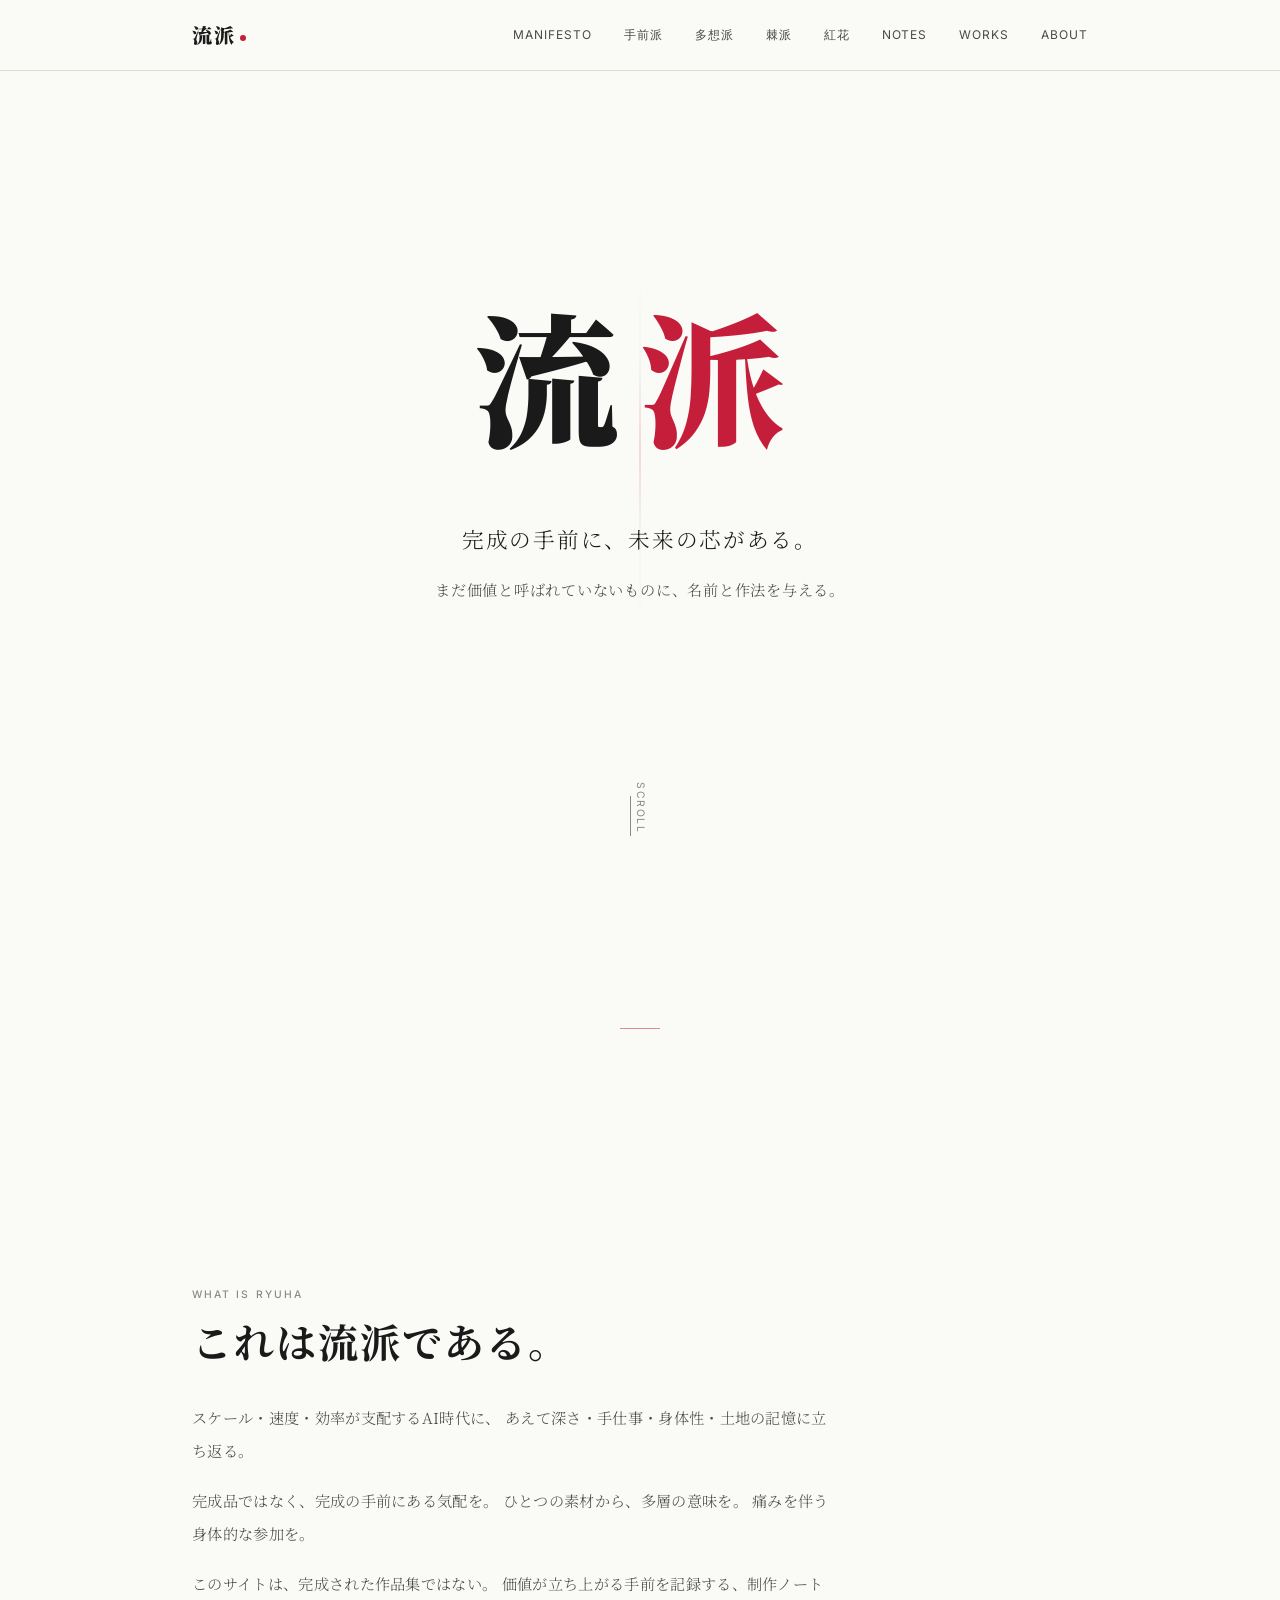
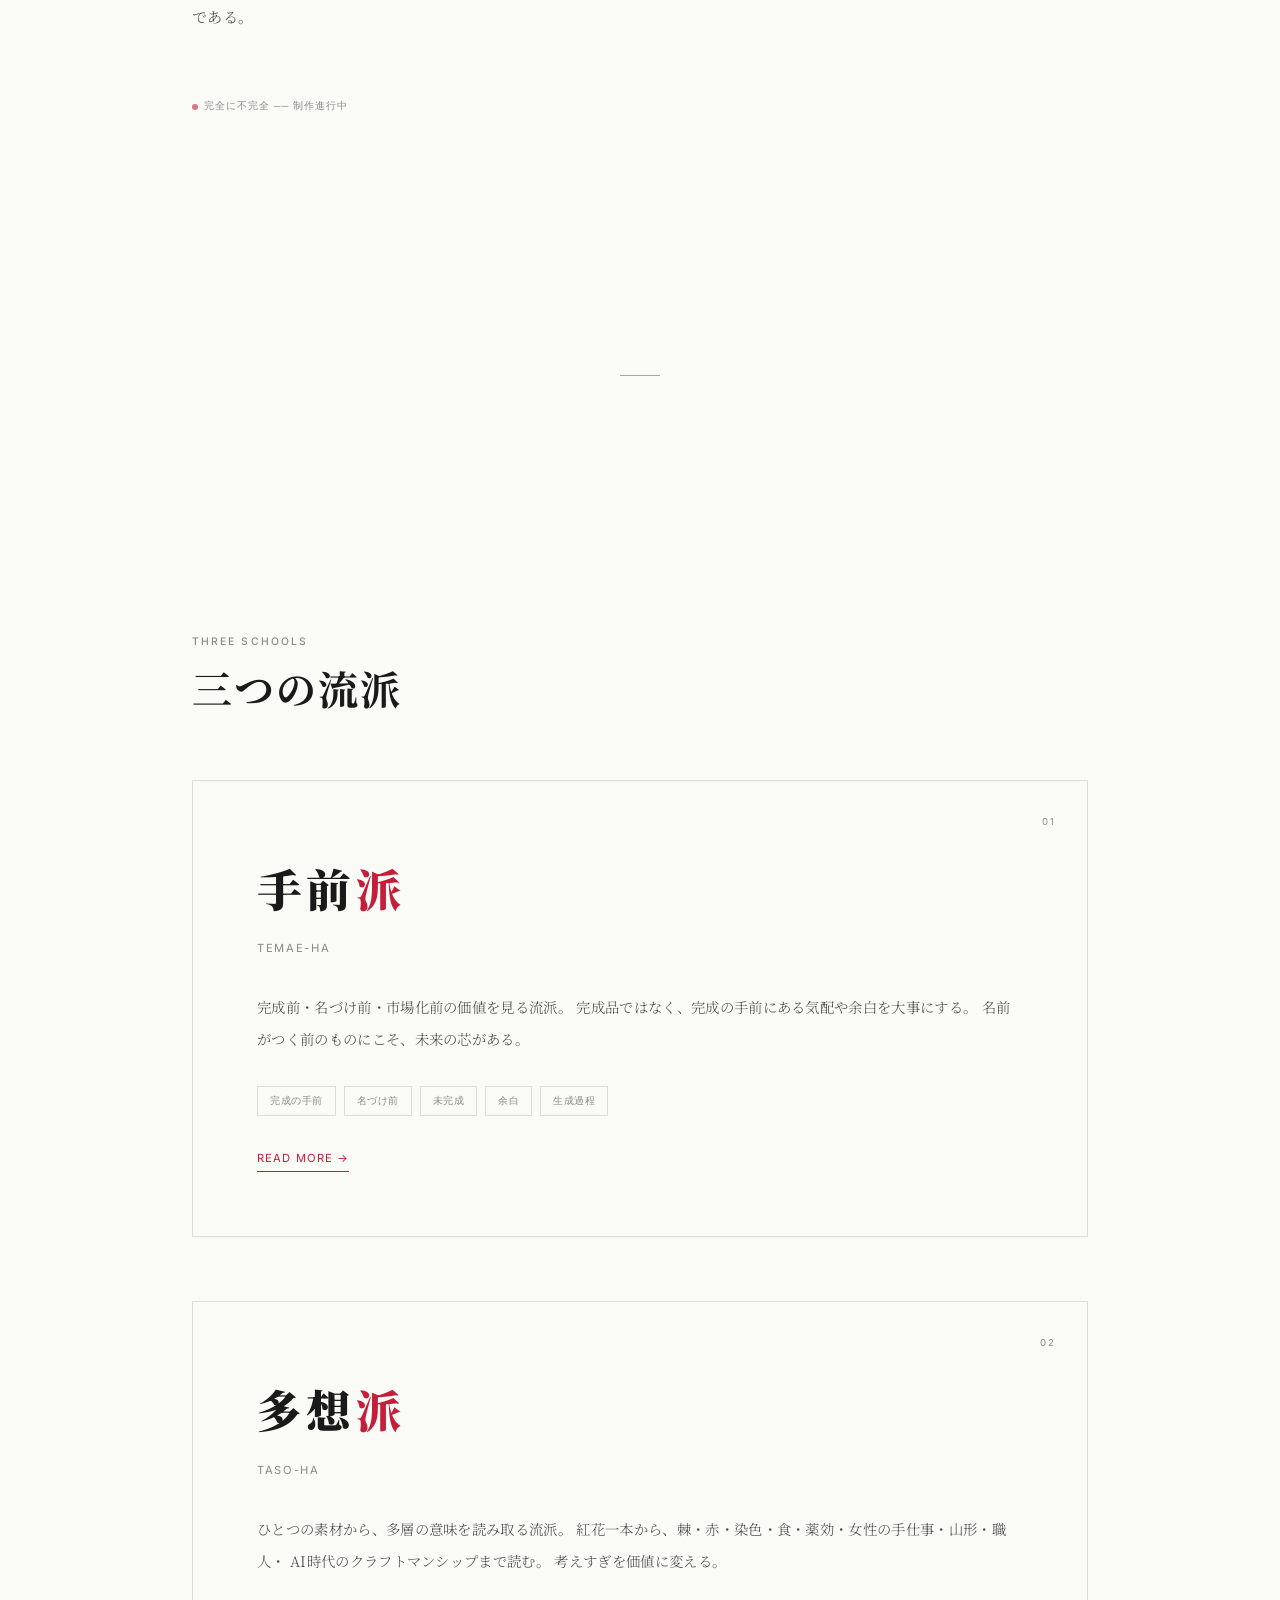
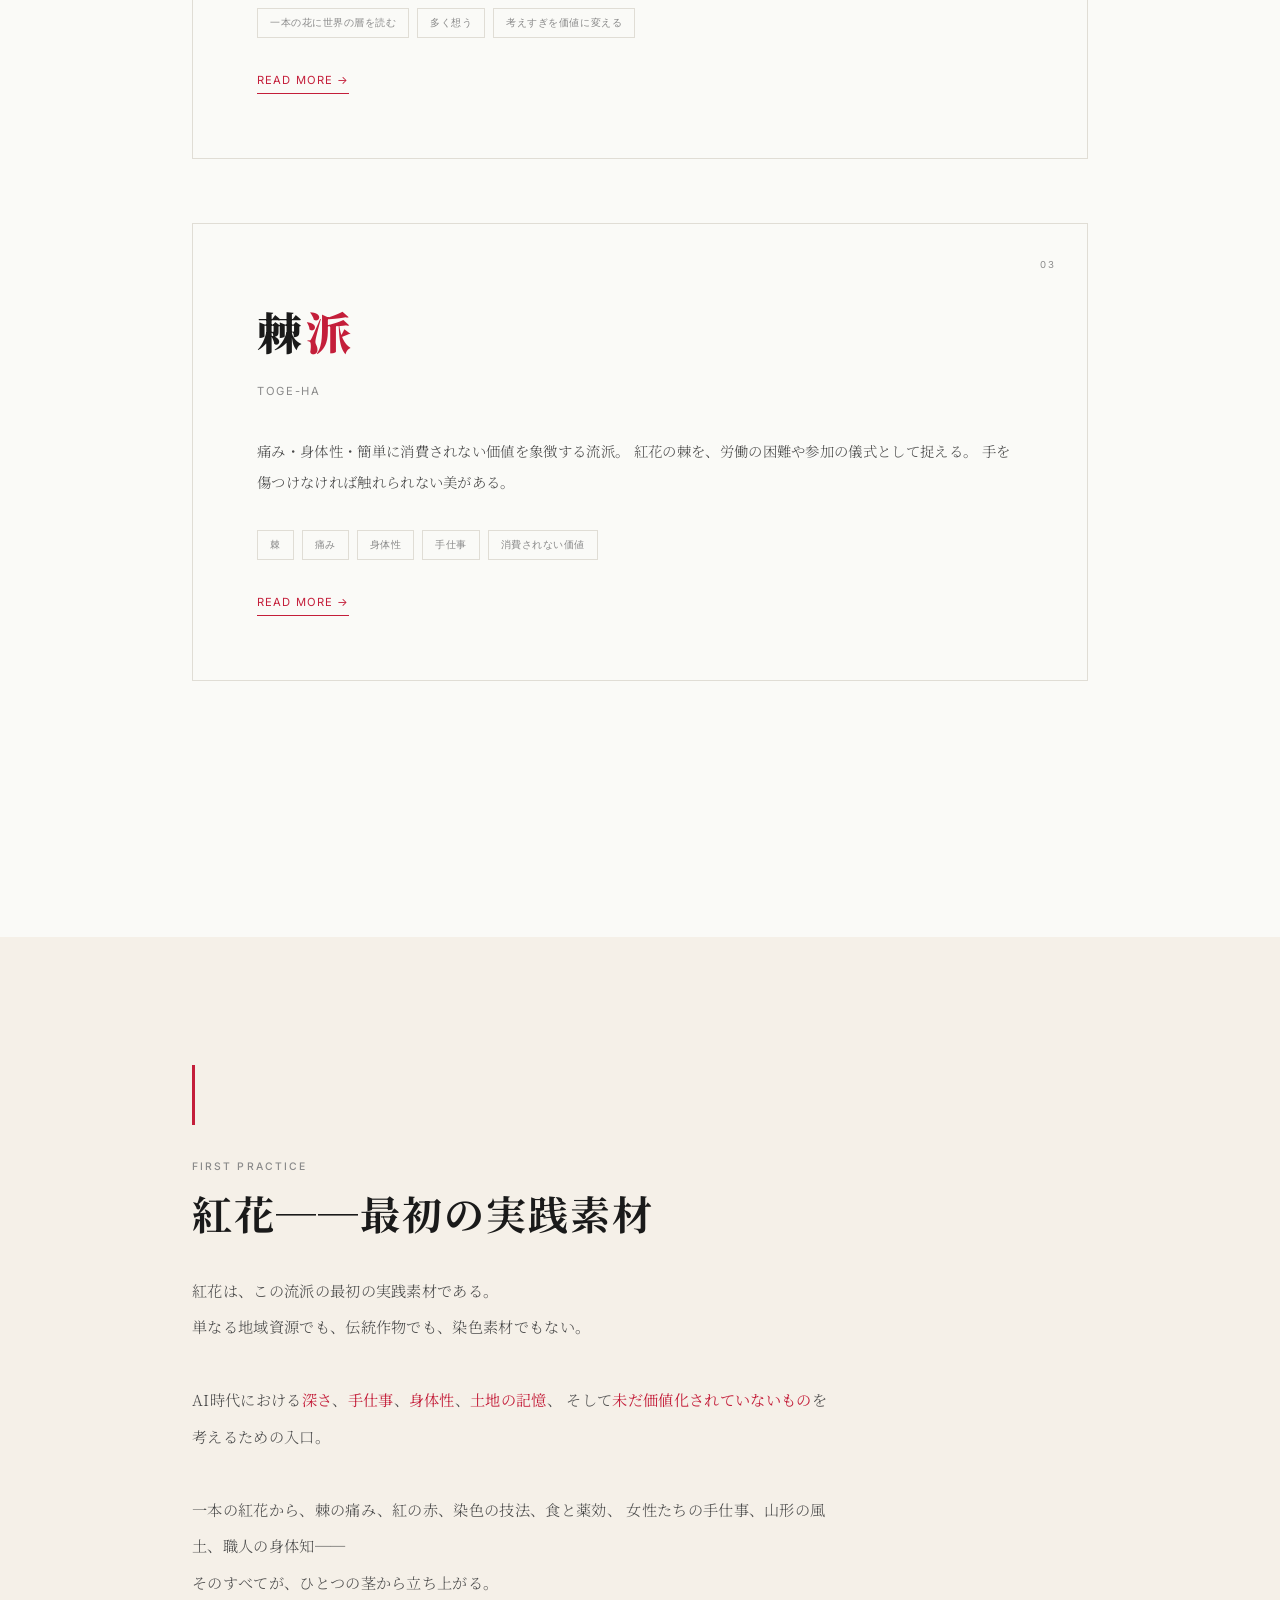
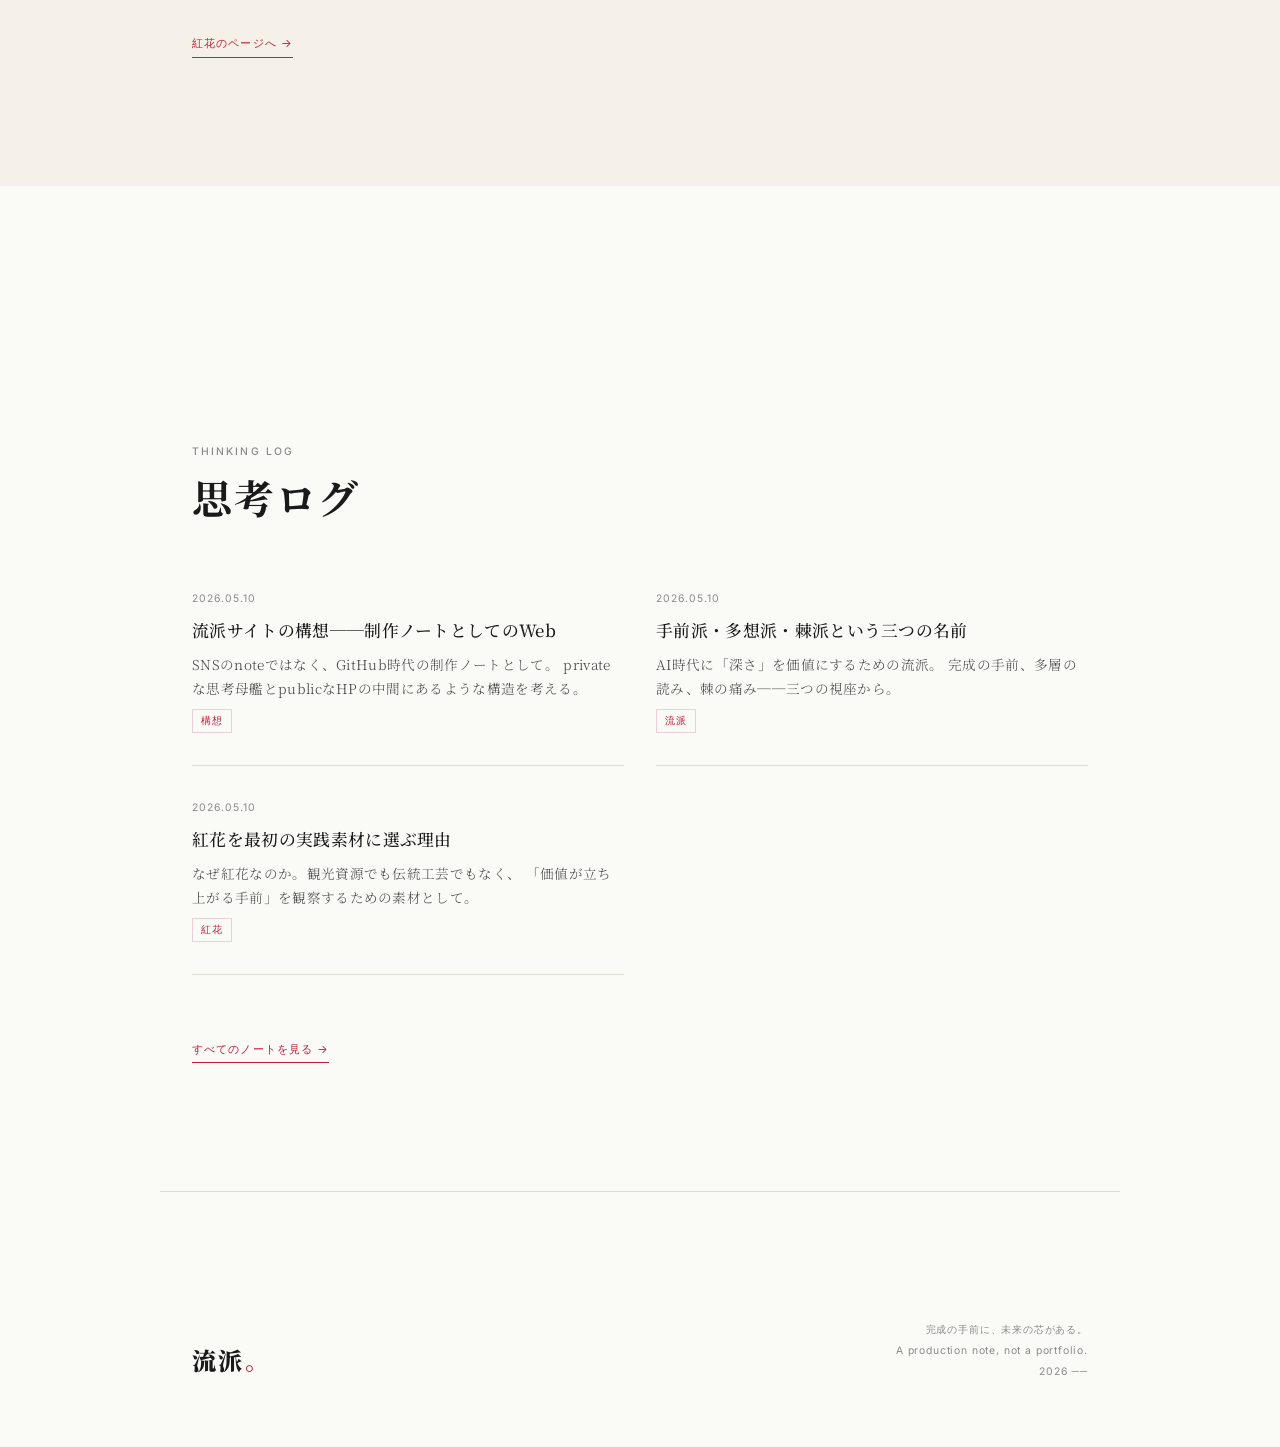
==== index.html @ 97d83e5a "流派サイト初期プロトタイプ──制作ノートとしてのWeb 手前派・多想派・棘派の三流派と紅花を最初の実践素材とした、 AI時代における深さ・手仕事・身体性の制作ノート型Webサイト。  ページ構成: T" ====
<!DOCTYPE html>
<html lang="ja">
<head>
  <meta charset="UTF-8">
  <meta name="viewport" content="width=device-width, initial-scale=1.0">
  <title>流派｜完成の手前に、未来の芯がある。</title>
  <meta name="description" content="まだ価値と呼ばれていないものに、名前と作法を与える。手前派・多想派・棘派──AI時代における深さ・手仕事・身体性の制作ノート。">
  <link rel="stylesheet" href="css/style.css">
  <style>
    .fade-in {
      opacity: 0;
      transform: translateY(20px);
      transition: opacity 0.8s ease, transform 0.8s ease;
    }
    .fade-in.visible {
      opacity: 1;
      transform: translateY(0);
    }
  </style>
</head>
<body>

  <!-- Navigation -->
  <nav class="site-nav">
    <div class="nav-inner">
      <a href="index.html" class="nav-logo">流派<span class="beni-dot"></span></a>
      <button class="nav-toggle" aria-label="メニューを開く" aria-expanded="false">
        <span></span><span></span><span></span>
      </button>
      <ul class="nav-links">
        <li><a href="pages/manifesto.html">Manifesto</a></li>
        <li><a href="pages/temae-ha.html">手前派</a></li>
        <li><a href="pages/taso-ha.html">多想派</a></li>
        <li><a href="pages/toge-ha.html">棘派</a></li>
        <li><a href="pages/benibana.html">紅花</a></li>
        <li><a href="pages/notes.html">Notes</a></li>
        <li><a href="pages/works.html">Works</a></li>
        <li><a href="pages/about.html">About</a></li>
      </ul>
    </div>
  </nav>

  <!-- Hero -->
  <section class="hero">
    <h1 class="hero-title">
      <span class="char-ryu">流</span><span class="char-ha">派</span>
    </h1>
    <p class="hero-copy">完成の手前に、未来の芯がある。</p>
    <p class="hero-subcopy">まだ価値と呼ばれていないものに、名前と作法を与える。</p>
    <div class="hero-scroll">scroll</div>
  </section>

  <!-- Introduction -->
  <div class="section-divider"></div>

  <section class="section fade-in">
    <p class="section-label">What is Ryuha</p>
    <h2 class="section-title">これは流派である。</h2>
    <div class="section-body">
      <p>
        スケール・速度・効率が支配するAI時代に、
        あえて深さ・手仕事・身体性・土地の記憶に立ち返る。
      </p>
      <p style="margin-top: var(--space-sm);">
        完成品ではなく、完成の手前にある気配を。
        ひとつの素材から、多層の意味を。
        痛みを伴う身体的な参加を。
      </p>
      <p style="margin-top: var(--space-sm);">
        このサイトは、完成された作品集ではない。
        価値が立ち上がる手前を記録する、制作ノートである。
      </p>
    </div>
    <div class="status-marker">完全に不完全 ── 制作進行中</div>
  </section>

  <!-- Three Schools -->
  <div class="section-divider"></div>

  <section class="section">
    <p class="section-label">Three Schools</p>
    <h2 class="section-title">三つの流派</h2>

    <div class="ryuha-grid">

      <article class="ryuha-card fade-in" data-number="01">
        <h3 class="ryuha-card-title">手前<span class="beni">派</span></h3>
        <p class="ryuha-card-subtitle">Temae-ha</p>
        <p class="ryuha-card-body">
          完成前・名づけ前・市場化前の価値を見る流派。
          完成品ではなく、完成の手前にある気配や余白を大事にする。
          名前がつく前のものにこそ、未来の芯がある。
        </p>
        <div class="ryuha-card-keywords">
          <span class="keyword">完成の手前</span>
          <span class="keyword">名づけ前</span>
          <span class="keyword">未完成</span>
          <span class="keyword">余白</span>
          <span class="keyword">生成過程</span>
        </div>
        <a href="pages/temae-ha.html" class="ryuha-card-link">Read more →</a>
      </article>

      <article class="ryuha-card fade-in" data-number="02">
        <h3 class="ryuha-card-title">多想<span class="beni">派</span></h3>
        <p class="ryuha-card-subtitle">Taso-ha</p>
        <p class="ryuha-card-body">
          ひとつの素材から、多層の意味を読み取る流派。
          紅花一本から、棘・赤・染色・食・薬効・女性の手仕事・山形・職人・
          AI時代のクラフトマンシップまで読む。
          考えすぎを価値に変える。
        </p>
        <div class="ryuha-card-keywords">
          <span class="keyword">一本の花に世界の層を読む</span>
          <span class="keyword">多く想う</span>
          <span class="keyword">考えすぎを価値に変える</span>
        </div>
        <a href="pages/taso-ha.html" class="ryuha-card-link">Read more →</a>
      </article>

      <article class="ryuha-card fade-in" data-number="03">
        <h3 class="ryuha-card-title">棘<span class="beni">派</span></h3>
        <p class="ryuha-card-subtitle">Toge-ha</p>
        <p class="ryuha-card-body">
          痛み・身体性・簡単に消費されない価値を象徴する流派。
          紅花の棘を、労働の困難や参加の儀式として捉える。
          手を傷つけなければ触れられない美がある。
        </p>
        <div class="ryuha-card-keywords">
          <span class="keyword">棘</span>
          <span class="keyword">痛み</span>
          <span class="keyword">身体性</span>
          <span class="keyword">手仕事</span>
          <span class="keyword">消費されない価値</span>
        </div>
        <a href="pages/toge-ha.html" class="ryuha-card-link">Read more →</a>
      </article>

    </div>
  </section>

  <!-- Benibana -->
  <section class="benibana-section">
    <div class="benibana-inner fade-in">
      <div class="benibana-accent"></div>
      <p class="section-label">First Practice</p>
      <h2 class="section-title">紅花──最初の実践素材</h2>
      <p class="benibana-text">
        紅花は、この流派の最初の実践素材である。<br>
        単なる地域資源でも、伝統作物でも、染色素材でもない。<br><br>
        AI時代における<em>深さ</em>、<em>手仕事</em>、<em>身体性</em>、<em>土地の記憶</em>、
        そして<em>未だ価値化されていないもの</em>を考えるための入口。<br><br>
        一本の紅花から、棘の痛み、紅の赤、染色の技法、食と薬効、
        女性たちの手仕事、山形の風土、職人の身体知──<br>
        そのすべてが、ひとつの茎から立ち上がる。
      </p>
      <a href="pages/benibana.html" class="ryuha-card-link" style="margin-top: var(--space-md); display: inline-block;">紅花のページへ →</a>
    </div>
  </section>

  <!-- Recent Notes -->
  <section class="section fade-in">
    <p class="section-label">Thinking Log</p>
    <h2 class="section-title">思考ログ</h2>
    <div class="notes-grid">
      <article class="note-card">
        <p class="note-card-date">2026.05.10</p>
        <h3 class="note-card-title">流派サイトの構想──制作ノートとしてのWeb</h3>
        <p class="note-card-excerpt">
          SNSのnoteではなく、GitHub時代の制作ノートとして。
          privateな思考母艦とpublicなHPの中間にあるような構造を考える。
        </p>
        <span class="note-card-tag">構想</span>
      </article>
      <article class="note-card">
        <p class="note-card-date">2026.05.10</p>
        <h3 class="note-card-title">手前派・多想派・棘派という三つの名前</h3>
        <p class="note-card-excerpt">
          AI時代に「深さ」を価値にするための流派。
          完成の手前、多層の読み、棘の痛み──三つの視座から。
        </p>
        <span class="note-card-tag">流派</span>
      </article>
      <article class="note-card">
        <p class="note-card-date">2026.05.10</p>
        <h3 class="note-card-title">紅花を最初の実践素材に選ぶ理由</h3>
        <p class="note-card-excerpt">
          なぜ紅花なのか。観光資源でも伝統工芸でもなく、
          「価値が立ち上がる手前」を観察するための素材として。
        </p>
        <span class="note-card-tag">紅花</span>
      </article>
    </div>
    <a href="pages/notes.html" class="ryuha-card-link" style="margin-top: var(--space-lg); display: inline-block;">すべてのノートを見る →</a>
  </section>

  <!-- Footer -->
  <footer class="site-footer">
    <div class="footer-left">流派<span style="color: var(--color-beni);">。</span></div>
    <div class="footer-right">
      完成の手前に、未来の芯がある。<br>
      A production note, not a portfolio.<br>
      2026 ──
    </div>
  </footer>

  <script src="js/main.js"></script>
</body>
</html>
---- css/style.css ----
@import url('https://fonts.googleapis.com/css2?family=Inter:wght@300;400;500&family=Noto+Serif+JP:wght@300;400;500;700;900&display=swap');

:root {
  --color-bg: #FAFAF7;
  --color-paper: #F5F0E8;
  --color-ink: #1A1A1A;
  --color-ink-light: #4A4A4A;
  --color-ink-faint: #8A8A8A;
  --color-beni: #C41E3A;
  --color-beni-light: #E8D0D5;
  --color-border: #E0DDD5;
  --font-serif: 'Noto Serif JP', 'Georgia', serif;
  --font-sans: 'Inter', 'Helvetica Neue', sans-serif;
  --max-width: 960px;
  --space-xs: 0.5rem;
  --space-sm: 1rem;
  --space-md: 2rem;
  --space-lg: 4rem;
  --space-xl: 8rem;
  --space-2xl: 12rem;
}

*, *::before, *::after {
  margin: 0;
  padding: 0;
  box-sizing: border-box;
}

html {
  font-size: 16px;
  scroll-behavior: smooth;
}

body {
  font-family: var(--font-serif);
  background-color: var(--color-bg);
  color: var(--color-ink);
  line-height: 1.9;
  letter-spacing: 0.02em;
  -webkit-font-smoothing: antialiased;
}

a {
  color: var(--color-ink);
  text-decoration: none;
  transition: color 0.3s ease;
}

a:hover {
  color: var(--color-beni);
}

/* ─── Navigation ─── */

.site-nav {
  position: fixed;
  top: 0;
  left: 0;
  right: 0;
  z-index: 100;
  background: rgba(250, 250, 247, 0.92);
  backdrop-filter: blur(12px);
  border-bottom: 1px solid var(--color-border);
}

.nav-inner {
  max-width: var(--max-width);
  margin: 0 auto;
  padding: var(--space-sm) var(--space-md);
  display: flex;
  justify-content: space-between;
  align-items: center;
}

.nav-logo {
  font-family: var(--font-serif);
  font-weight: 900;
  font-size: 1.25rem;
  letter-spacing: 0.1em;
  color: var(--color-ink);
}

.nav-logo .beni-dot {
  display: inline-block;
  width: 6px;
  height: 6px;
  background: var(--color-beni);
  border-radius: 50%;
  margin-left: 4px;
  vertical-align: middle;
}

.nav-links {
  display: flex;
  gap: var(--space-md);
  list-style: none;
  font-family: var(--font-sans);
  font-size: 0.75rem;
  font-weight: 400;
  letter-spacing: 0.08em;
  text-transform: uppercase;
}

.nav-links a {
  color: var(--color-ink-light);
  position: relative;
}

.nav-links a::after {
  content: '';
  position: absolute;
  bottom: -4px;
  left: 0;
  width: 0;
  height: 1px;
  background: var(--color-beni);
  transition: width 0.3s ease;
}

.nav-links a:hover::after,
.nav-links a.active::after {
  width: 100%;
}

.nav-links a:hover,
.nav-links a.active {
  color: var(--color-ink);
}

.nav-toggle {
  display: none;
  background: none;
  border: none;
  cursor: pointer;
  padding: var(--space-xs);
}

.nav-toggle span {
  display: block;
  width: 20px;
  height: 1px;
  background: var(--color-ink);
  margin: 5px 0;
  transition: all 0.3s ease;
}

/* ─── Hero ─── */

.hero {
  min-height: 100vh;
  display: flex;
  flex-direction: column;
  justify-content: center;
  align-items: center;
  text-align: center;
  padding: var(--space-xl) var(--space-md);
  position: relative;
}

.hero::before {
  content: '';
  position: absolute;
  top: 50%;
  left: 50%;
  transform: translate(-50%, -50%);
  width: 1px;
  height: 40%;
  background: linear-gradient(
    to bottom,
    transparent,
    var(--color-beni-light),
    var(--color-beni),
    var(--color-beni-light),
    transparent
  );
  opacity: 0.3;
}

.hero-title {
  font-size: clamp(4rem, 12vw, 9rem);
  font-weight: 900;
  letter-spacing: 0.15em;
  line-height: 1.1;
  position: relative;
  z-index: 1;
}

.hero-title .char-ryu {
  display: inline-block;
}

.hero-title .char-ha {
  display: inline-block;
  color: var(--color-beni);
}

.hero-copy {
  margin-top: var(--space-lg);
  font-size: clamp(1rem, 2.5vw, 1.35rem);
  font-weight: 300;
  letter-spacing: 0.08em;
  line-height: 2;
  position: relative;
  z-index: 1;
}

.hero-subcopy {
  margin-top: var(--space-sm);
  font-size: clamp(0.8rem, 1.5vw, 0.95rem);
  font-weight: 300;
  color: var(--color-ink-light);
  letter-spacing: 0.05em;
  position: relative;
  z-index: 1;
}

.hero-scroll {
  position: absolute;
  bottom: var(--space-lg);
  font-family: var(--font-sans);
  font-size: 0.65rem;
  letter-spacing: 0.15em;
  text-transform: uppercase;
  color: var(--color-ink-faint);
  writing-mode: vertical-rl;
}

.hero-scroll::after {
  content: '';
  display: block;
  width: 1px;
  height: 40px;
  background: var(--color-ink-faint);
  margin: var(--space-sm) auto 0;
  animation: scrollLine 2s ease-in-out infinite;
}

@keyframes scrollLine {
  0%, 100% { opacity: 0.3; transform: scaleY(0.5); }
  50% { opacity: 1; transform: scaleY(1); }
}

/* ─── Section Common ─── */

.section {
  max-width: var(--max-width);
  margin: 0 auto;
  padding: var(--space-xl) var(--space-md);
}

.section-label {
  font-family: var(--font-sans);
  font-size: 0.65rem;
  font-weight: 500;
  letter-spacing: 0.2em;
  text-transform: uppercase;
  color: var(--color-ink-faint);
  margin-bottom: var(--space-xs);
}

.section-title {
  font-size: clamp(1.5rem, 4vw, 2.5rem);
  font-weight: 700;
  letter-spacing: 0.05em;
  line-height: 1.4;
  margin-bottom: var(--space-md);
}

.section-body {
  font-size: 0.95rem;
  font-weight: 300;
  line-height: 2.2;
  color: var(--color-ink-light);
  max-width: 640px;
}

.section-divider {
  width: 40px;
  height: 1px;
  background: var(--color-beni);
  margin: var(--space-xl) auto;
  opacity: 0.5;
}

/* ─── Ryuha Cards ─── */

.ryuha-grid {
  display: grid;
  grid-template-columns: 1fr;
  gap: var(--space-lg);
  margin-top: var(--space-lg);
}

.ryuha-card {
  border: 1px solid var(--color-border);
  padding: var(--space-lg);
  position: relative;
  background: var(--color-bg);
  transition: border-color 0.4s ease;
}

.ryuha-card:hover {
  border-color: var(--color-beni);
}

.ryuha-card::before {
  content: attr(data-number);
  position: absolute;
  top: var(--space-md);
  right: var(--space-md);
  font-family: var(--font-sans);
  font-size: 0.6rem;
  letter-spacing: 0.15em;
  color: var(--color-ink-faint);
}

.ryuha-card-title {
  font-size: clamp(1.8rem, 4vw, 2.8rem);
  font-weight: 900;
  letter-spacing: 0.1em;
  margin-bottom: var(--space-xs);
}

.ryuha-card-title .beni {
  color: var(--color-beni);
}

.ryuha-card-subtitle {
  font-family: var(--font-sans);
  font-size: 0.7rem;
  letter-spacing: 0.15em;
  text-transform: uppercase;
  color: var(--color-ink-faint);
  margin-bottom: var(--space-md);
}

.ryuha-card-body {
  font-size: 0.9rem;
  font-weight: 300;
  line-height: 2.2;
  color: var(--color-ink-light);
  margin-bottom: var(--space-md);
}

.ryuha-card-keywords {
  display: flex;
  flex-wrap: wrap;
  gap: var(--space-xs);
}

.keyword {
  font-family: var(--font-sans);
  font-size: 0.65rem;
  letter-spacing: 0.05em;
  padding: 4px 12px;
  border: 1px solid var(--color-border);
  color: var(--color-ink-faint);
}

.ryuha-card-link {
  display: inline-block;
  margin-top: var(--space-md);
  font-family: var(--font-sans);
  font-size: 0.7rem;
  letter-spacing: 0.1em;
  text-transform: uppercase;
  color: var(--color-beni);
  border-bottom: 1px solid var(--color-beni);
  padding-bottom: 2px;
}

/* ─── Benibana Section ─── */

.benibana-section {
  background: var(--color-paper);
  padding: var(--space-xl) 0;
  margin: var(--space-xl) 0;
}

.benibana-inner {
  max-width: var(--max-width);
  margin: 0 auto;
  padding: 0 var(--space-md);
}

.benibana-accent {
  width: 3px;
  height: 60px;
  background: var(--color-beni);
  margin-bottom: var(--space-md);
}

.benibana-text {
  font-size: 0.95rem;
  font-weight: 300;
  line-height: 2.4;
  color: var(--color-ink-light);
  max-width: 640px;
}

.benibana-text em {
  font-style: normal;
  color: var(--color-beni);
  font-weight: 400;
}

/* ─── Notes / Works Grid ─── */

.notes-grid {
  display: grid;
  grid-template-columns: repeat(auto-fill, minmax(280px, 1fr));
  gap: var(--space-md);
  margin-top: var(--space-lg);
}

.note-card {
  border-bottom: 1px solid var(--color-border);
  padding-bottom: var(--space-md);
}

.note-card-date {
  font-family: var(--font-sans);
  font-size: 0.65rem;
  letter-spacing: 0.1em;
  color: var(--color-ink-faint);
  margin-bottom: var(--space-xs);
}

.note-card-title {
  font-size: 1.05rem;
  font-weight: 500;
  margin-bottom: var(--space-xs);
  line-height: 1.6;
}

.note-card-excerpt {
  font-size: 0.85rem;
  font-weight: 300;
  color: var(--color-ink-light);
  line-height: 1.8;
}

.note-card-tag {
  display: inline-block;
  margin-top: var(--space-xs);
  font-family: var(--font-sans);
  font-size: 0.6rem;
  letter-spacing: 0.08em;
  color: var(--color-beni);
  border: 1px solid var(--color-beni-light);
  padding: 2px 8px;
}

/* ─── Footer ─── */

.site-footer {
  max-width: var(--max-width);
  margin: 0 auto;
  padding: var(--space-xl) var(--space-md) var(--space-lg);
  border-top: 1px solid var(--color-border);
  display: flex;
  justify-content: space-between;
  align-items: flex-end;
  flex-wrap: wrap;
  gap: var(--space-md);
}

.footer-left {
  font-family: var(--font-serif);
  font-weight: 900;
  font-size: 1.5rem;
  letter-spacing: 0.1em;
}

.footer-right {
  font-family: var(--font-sans);
  font-size: 0.65rem;
  letter-spacing: 0.08em;
  color: var(--color-ink-faint);
  text-align: right;
  line-height: 2;
}

/* ─── Page Header (for sub pages) ─── */

.page-header {
  padding: var(--space-2xl) var(--space-md) var(--space-lg);
  max-width: var(--max-width);
  margin: 0 auto;
}

.page-header .section-title {
  font-size: clamp(2rem, 5vw, 3.5rem);
}

.page-content {
  max-width: var(--max-width);
  margin: 0 auto;
  padding: 0 var(--space-md) var(--space-xl);
}

.page-content p {
  font-size: 0.95rem;
  font-weight: 300;
  line-height: 2.4;
  color: var(--color-ink-light);
  max-width: 640px;
  margin-bottom: var(--space-md);
}

.page-content blockquote {
  border-left: 2px solid var(--color-beni);
  padding-left: var(--space-md);
  margin: var(--space-lg) 0;
  font-size: 1.1rem;
  font-weight: 400;
  line-height: 2;
  color: var(--color-ink);
}

/* ─── Manifesto ─── */

.manifesto-list {
  list-style: none;
  counter-reset: manifesto;
  margin: var(--space-lg) 0;
  max-width: 640px;
}

.manifesto-list li {
  counter-increment: manifesto;
  padding: var(--space-md) 0;
  border-bottom: 1px solid var(--color-border);
  font-size: 0.95rem;
  font-weight: 300;
  line-height: 2;
  color: var(--color-ink-light);
  position: relative;
  padding-left: 3rem;
}

.manifesto-list li::before {
  content: counter(manifesto, decimal-leading-zero);
  position: absolute;
  left: 0;
  top: var(--space-md);
  font-family: var(--font-sans);
  font-size: 0.7rem;
  letter-spacing: 0.1em;
  color: var(--color-beni);
}

/* ─── Status Marker ─── */

.status-marker {
  display: inline-flex;
  align-items: center;
  gap: 6px;
  font-family: var(--font-sans);
  font-size: 0.6rem;
  letter-spacing: 0.1em;
  text-transform: uppercase;
  color: var(--color-ink-faint);
  margin-top: var(--space-lg);
}

.status-marker::before {
  content: '';
  width: 6px;
  height: 6px;
  border-radius: 50%;
  background: var(--color-beni);
  opacity: 0.6;
  animation: pulse 2s ease-in-out infinite;
}

@keyframes pulse {
  0%, 100% { opacity: 0.3; }
  50% { opacity: 1; }
}

/* ─── Responsive ─── */

@media (max-width: 768px) {
  .nav-links {
    display: none;
    position: absolute;
    top: 100%;
    left: 0;
    right: 0;
    background: rgba(250, 250, 247, 0.98);
    flex-direction: column;
    padding: var(--space-md);
    border-bottom: 1px solid var(--color-border);
  }

  .nav-links.open {
    display: flex;
  }

  .nav-toggle {
    display: block;
  }

  .hero-title {
    font-size: clamp(3rem, 15vw, 5rem);
  }

  .ryuha-card {
    padding: var(--space-md);
  }

  .site-footer {
    flex-direction: column;
    align-items: flex-start;
  }

  .footer-right {
    text-align: left;
  }
}
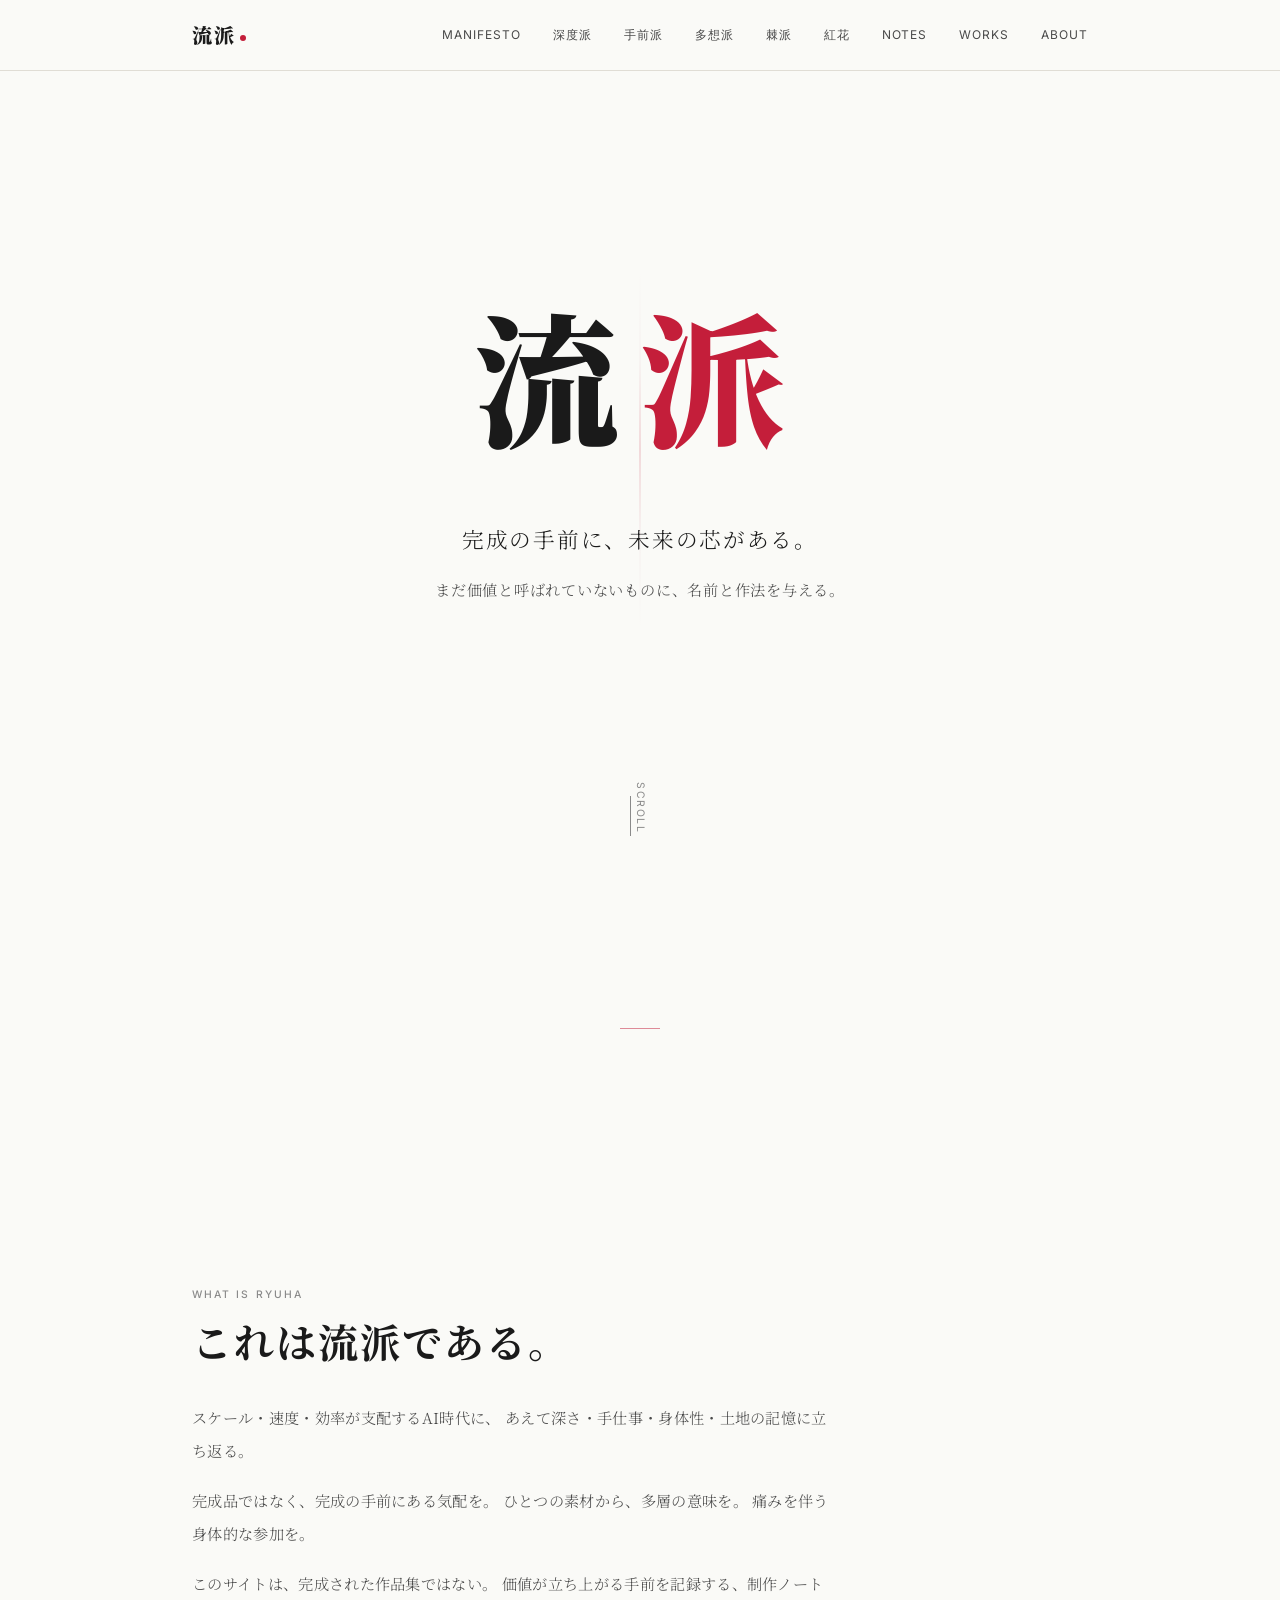
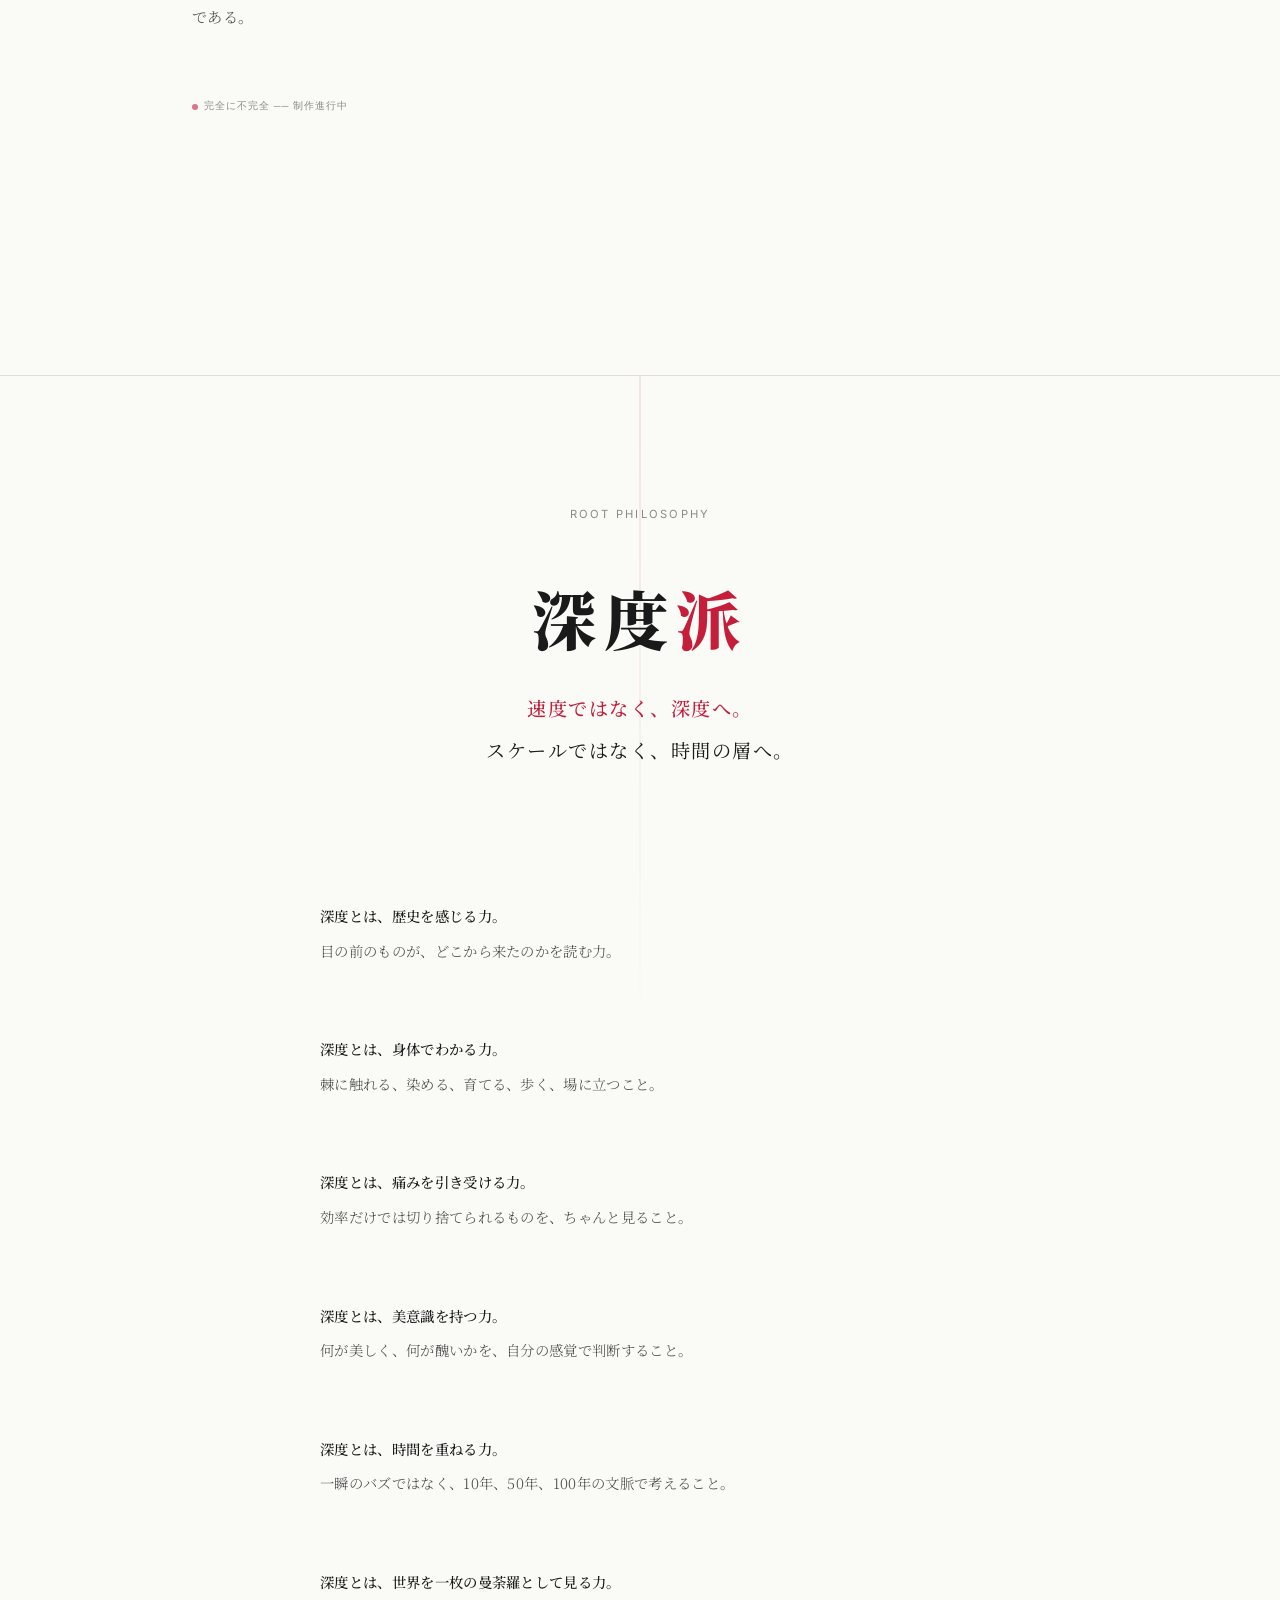
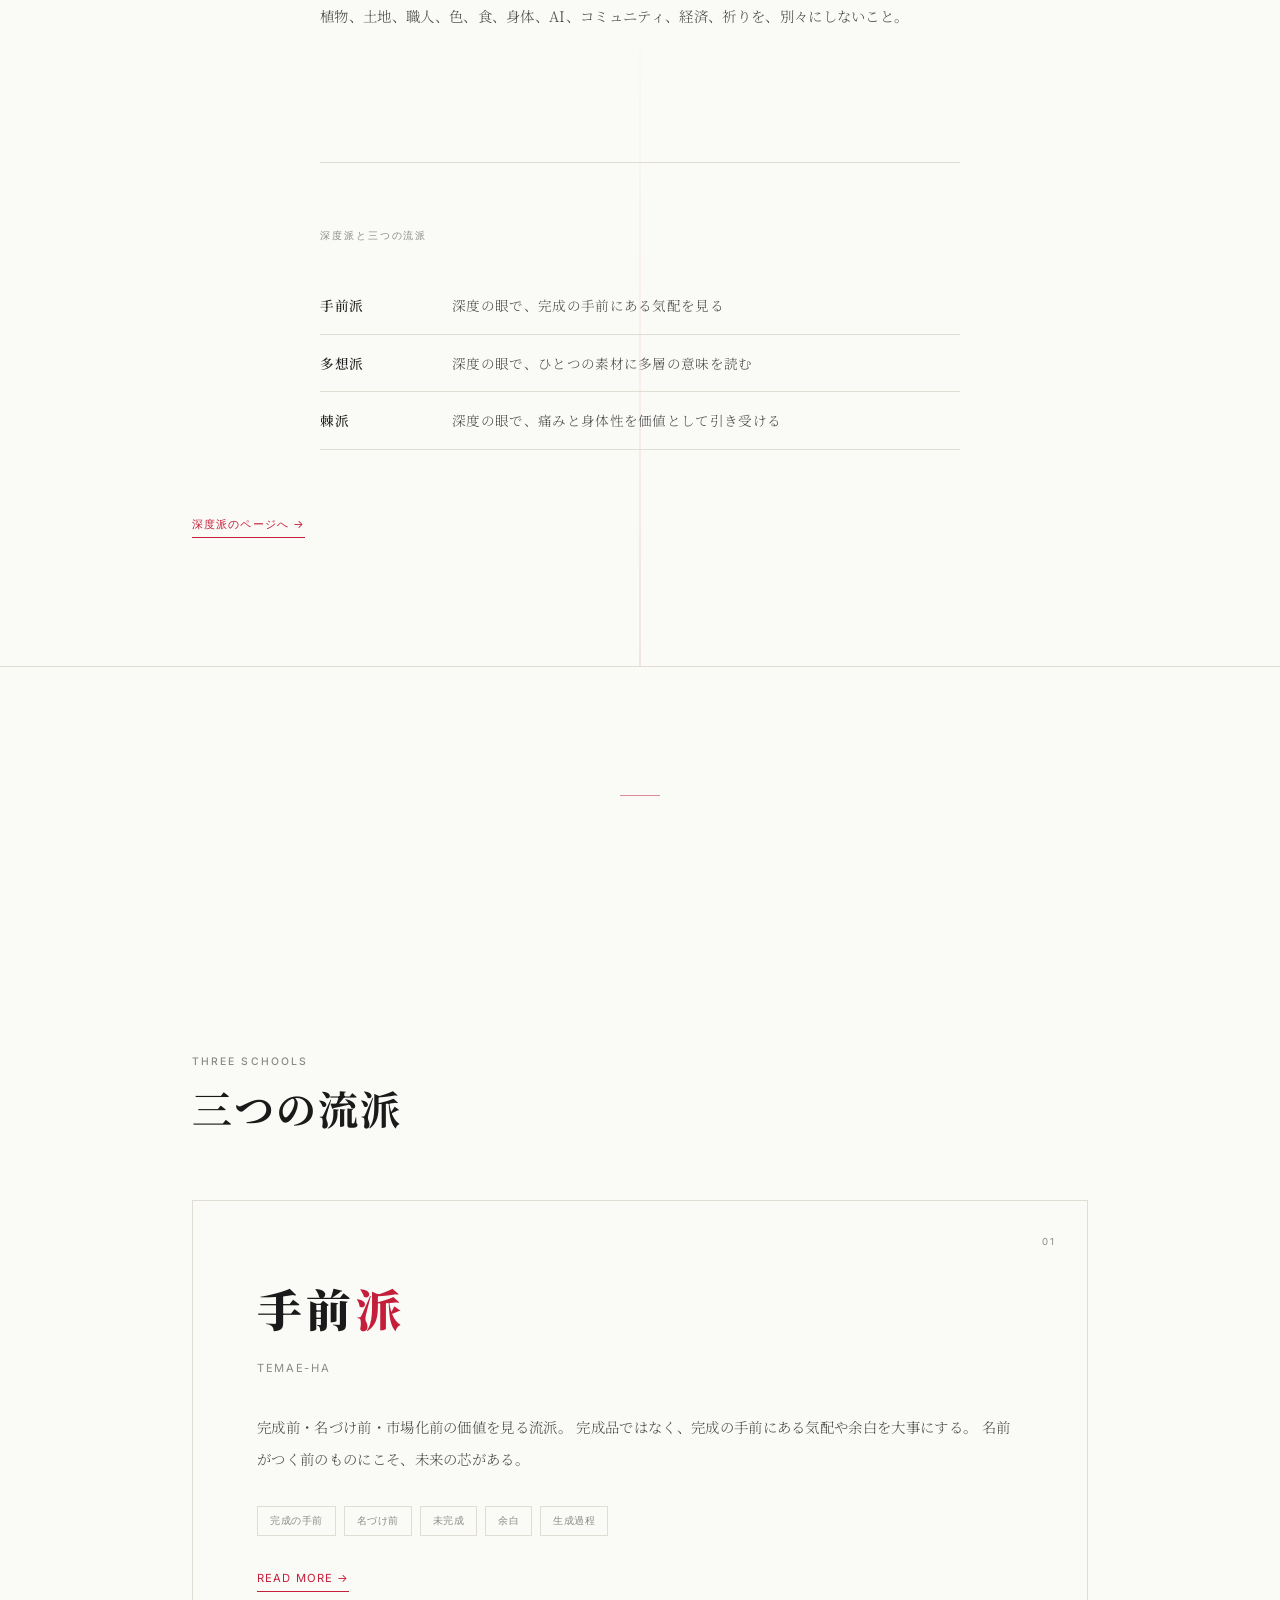
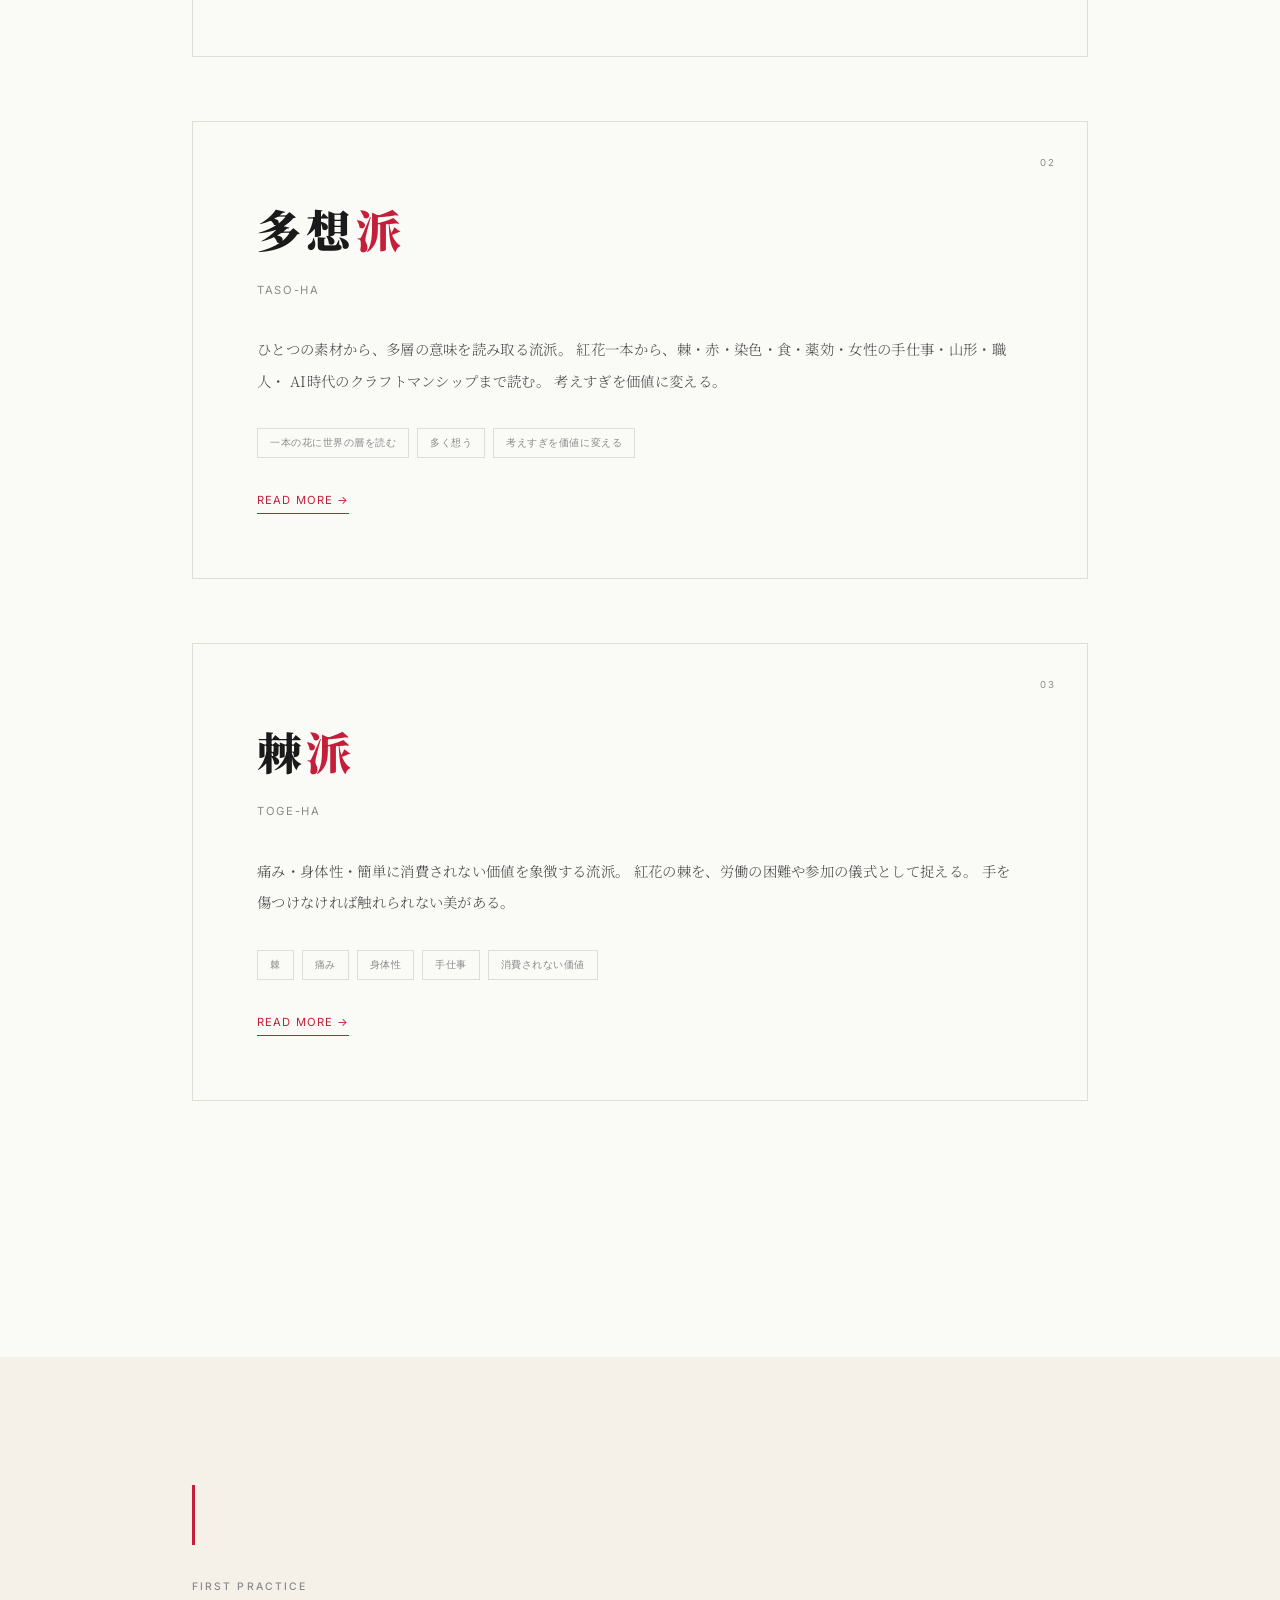
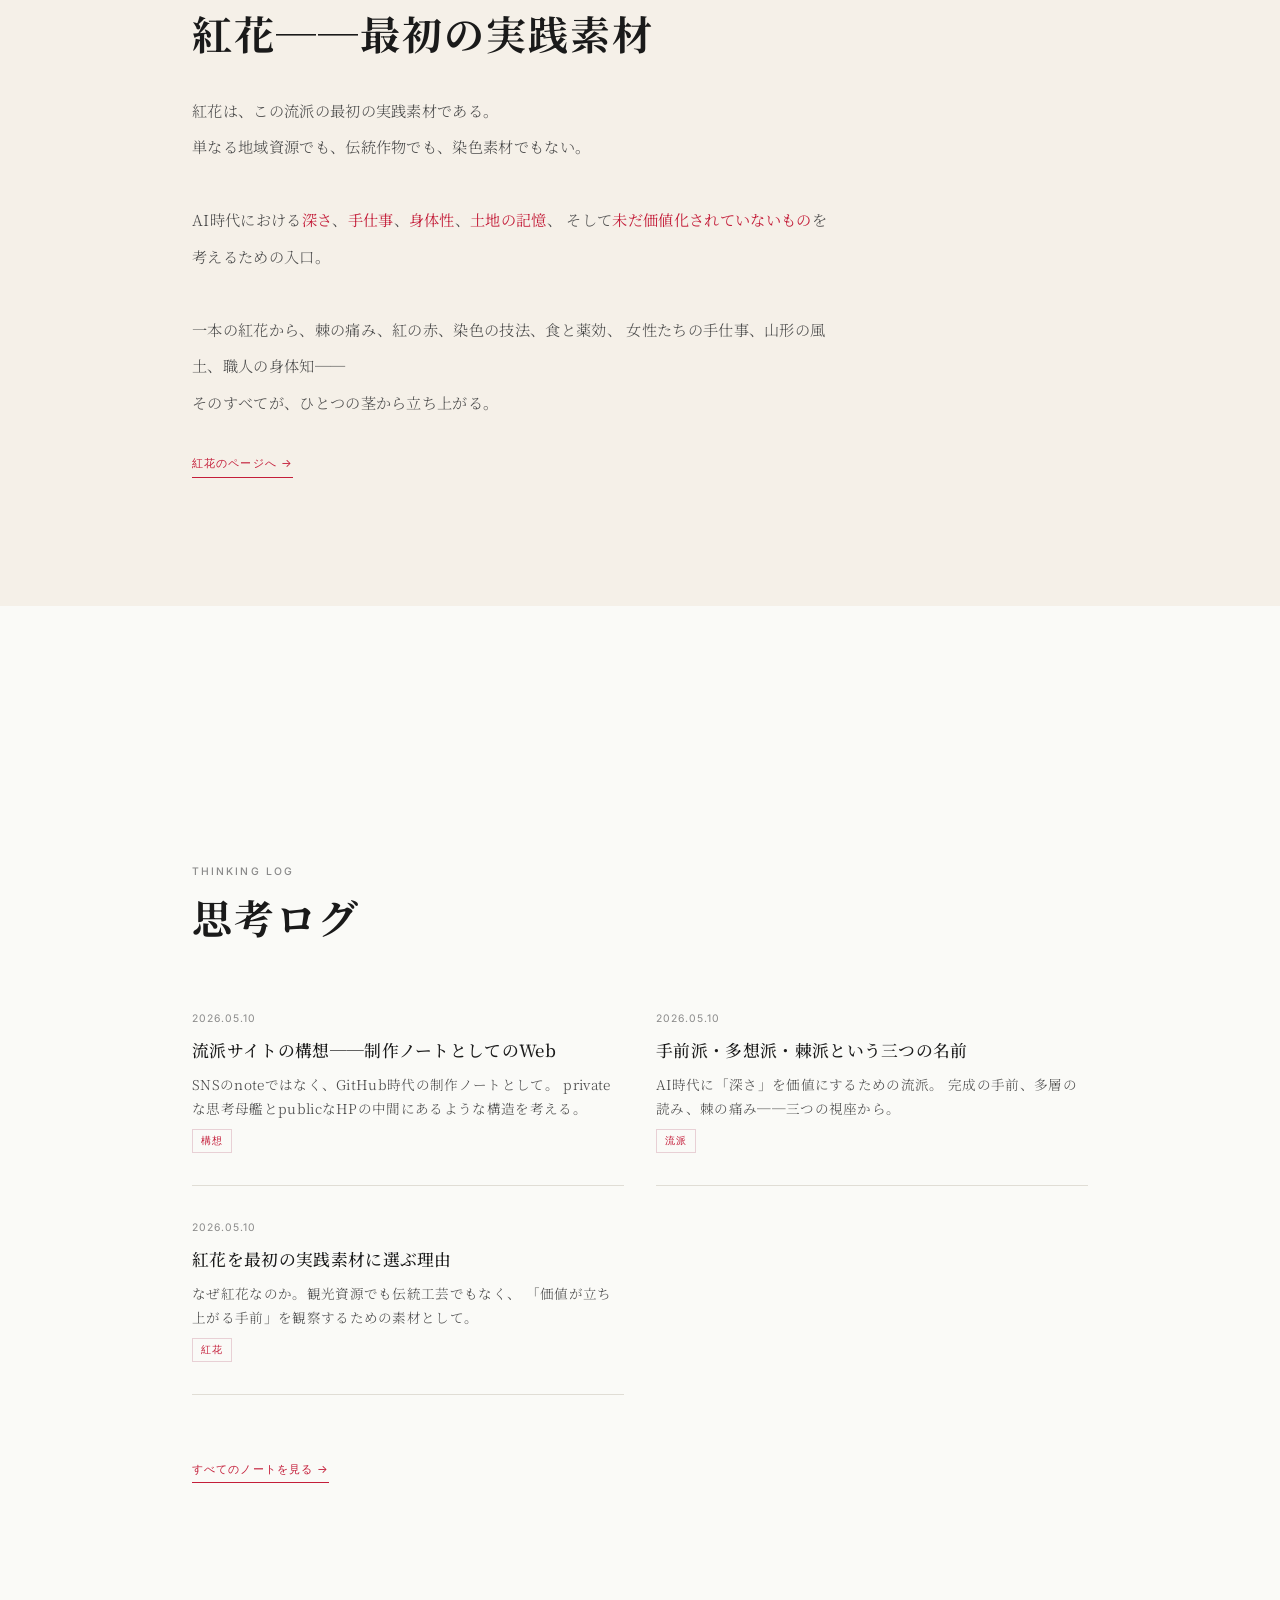
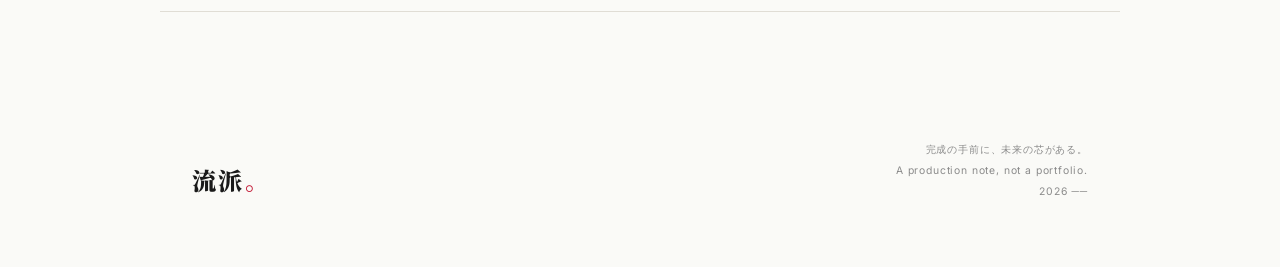
==== commit 383717a4: "深度派を流派の根本思想として追加 速度ではなく深度へ──手前派・多想派・棘派すべてを貫く根の思想。 トップページに深度派セクション、個別ページ、Manifestoへの反映、 全ページのナビゲーション更" ====
--- a/index.html
+++ b/index.html
@@ -29,6 +29,7 @@
       </button>
       <ul class="nav-links">
         <li><a href="pages/manifesto.html">Manifesto</a></li>
+        <li><a href="pages/shindo-ha.html">深度派</a></li>
         <li><a href="pages/temae-ha.html">手前派</a></li>
         <li><a href="pages/taso-ha.html">多想派</a></li>
         <li><a href="pages/toge-ha.html">棘派</a></li>
@@ -72,6 +73,62 @@
       </p>
     </div>
     <div class="status-marker">完全に不完全 ── 制作進行中</div>
+  </section>
+
+  <!-- Shindo-ha: Root Philosophy -->
+  <section class="shindo-section">
+    <div class="shindo-inner fade-in">
+      <p class="shindo-subtitle">Root Philosophy</p>
+      <h2 class="shindo-title">深度<span class="beni">派</span></h2>
+      <p class="shindo-copy">
+        <strong>速度ではなく、深度へ。</strong><br>
+        スケールではなく、時間の層へ。
+      </p>
+      <div class="shindo-body">
+        <p>
+          <strong>深度とは、歴史を感じる力。</strong><br>
+          目の前のものが、どこから来たのかを読む力。
+        </p>
+        <p>
+          <strong>深度とは、身体でわかる力。</strong><br>
+          棘に触れる、染める、育てる、歩く、場に立つこと。
+        </p>
+        <p>
+          <strong>深度とは、痛みを引き受ける力。</strong><br>
+          効率だけでは切り捨てられるものを、ちゃんと見ること。
+        </p>
+        <p>
+          <strong>深度とは、美意識を持つ力。</strong><br>
+          何が美しく、何が醜いかを、自分の感覚で判断すること。
+        </p>
+        <p>
+          <strong>深度とは、時間を重ねる力。</strong><br>
+          一瞬のバズではなく、10年、50年、100年の文脈で考えること。
+        </p>
+        <p>
+          <strong>深度とは、世界を一枚の曼荼羅として見る力。</strong><br>
+          植物、土地、職人、色、食、身体、AI、コミュニティ、経済、祈りを、別々にしないこと。
+        </p>
+      </div>
+
+      <div class="shindo-relation">
+        <p class="shindo-relation-label">深度派と三つの流派</p>
+        <div class="shindo-relation-item">
+          <span>手前派</span>
+          <span>深度の眼で、完成の手前にある気配を見る</span>
+        </div>
+        <div class="shindo-relation-item">
+          <span>多想派</span>
+          <span>深度の眼で、ひとつの素材に多層の意味を読む</span>
+        </div>
+        <div class="shindo-relation-item">
+          <span>棘派</span>
+          <span>深度の眼で、痛みと身体性を価値として引き受ける</span>
+        </div>
+      </div>
+
+      <a href="pages/shindo-ha.html" class="ryuha-card-link" style="margin-top: var(--space-lg); display: inline-block;">深度派のページへ →</a>
+    </div>
   </section>
 
   <!-- Three Schools -->
--- a/css/style.css
+++ b/css/style.css
@@ -369,6 +369,131 @@
   padding-bottom: 2px;
 }
 
+/* ─── Shindo (Root Philosophy) ─── */
+
+.shindo-section {
+  border-top: 1px solid var(--color-border);
+  border-bottom: 1px solid var(--color-border);
+  padding: var(--space-xl) 0;
+  margin: var(--space-xl) 0;
+  position: relative;
+}
+
+.shindo-section::before {
+  content: '';
+  position: absolute;
+  top: 0;
+  left: 50%;
+  transform: translateX(-50%);
+  width: 1px;
+  height: 100%;
+  background: linear-gradient(
+    to bottom,
+    var(--color-beni),
+    rgba(196, 30, 58, 0.05),
+    rgba(196, 30, 58, 0.05),
+    var(--color-beni)
+  );
+  opacity: 0.2;
+}
+
+.shindo-inner {
+  max-width: var(--max-width);
+  margin: 0 auto;
+  padding: 0 var(--space-md);
+  position: relative;
+  z-index: 1;
+}
+
+.shindo-title {
+  font-size: clamp(2.5rem, 6vw, 4rem);
+  font-weight: 900;
+  letter-spacing: 0.12em;
+  text-align: center;
+  margin-bottom: var(--space-xs);
+}
+
+.shindo-title .beni {
+  color: var(--color-beni);
+}
+
+.shindo-subtitle {
+  font-family: var(--font-sans);
+  font-size: 0.7rem;
+  letter-spacing: 0.2em;
+  text-transform: uppercase;
+  text-align: center;
+  color: var(--color-ink-faint);
+  margin-bottom: var(--space-md);
+}
+
+.shindo-copy {
+  text-align: center;
+  font-size: clamp(1rem, 2vw, 1.2rem);
+  font-weight: 400;
+  letter-spacing: 0.08em;
+  line-height: 2.2;
+  margin-bottom: var(--space-xl);
+  color: var(--color-ink);
+}
+
+.shindo-copy strong {
+  color: var(--color-beni);
+  font-weight: 500;
+}
+
+.shindo-body {
+  max-width: 640px;
+  margin: 0 auto;
+}
+
+.shindo-body p {
+  font-size: 0.9rem;
+  font-weight: 300;
+  line-height: 2.4;
+  color: var(--color-ink-light);
+  margin-bottom: var(--space-lg);
+}
+
+.shindo-body p strong {
+  font-weight: 500;
+  color: var(--color-ink);
+}
+
+.shindo-relation {
+  max-width: 640px;
+  margin: var(--space-xl) auto 0;
+  padding-top: var(--space-lg);
+  border-top: 1px solid var(--color-border);
+}
+
+.shindo-relation-label {
+  font-family: var(--font-sans);
+  font-size: 0.6rem;
+  letter-spacing: 0.2em;
+  text-transform: uppercase;
+  color: var(--color-ink-faint);
+  margin-bottom: var(--space-md);
+}
+
+.shindo-relation-item {
+  padding: var(--space-sm) 0;
+  border-bottom: 1px solid var(--color-border);
+  display: grid;
+  grid-template-columns: 100px 1fr;
+  gap: var(--space-md);
+  font-size: 0.85rem;
+  line-height: 1.8;
+  color: var(--color-ink-light);
+  font-weight: 300;
+}
+
+.shindo-relation-item span:first-child {
+  font-weight: 500;
+  color: var(--color-ink);
+  letter-spacing: 0.05em;
+}
+
 /* ─── Benibana Section ─── */
 
 .benibana-section {
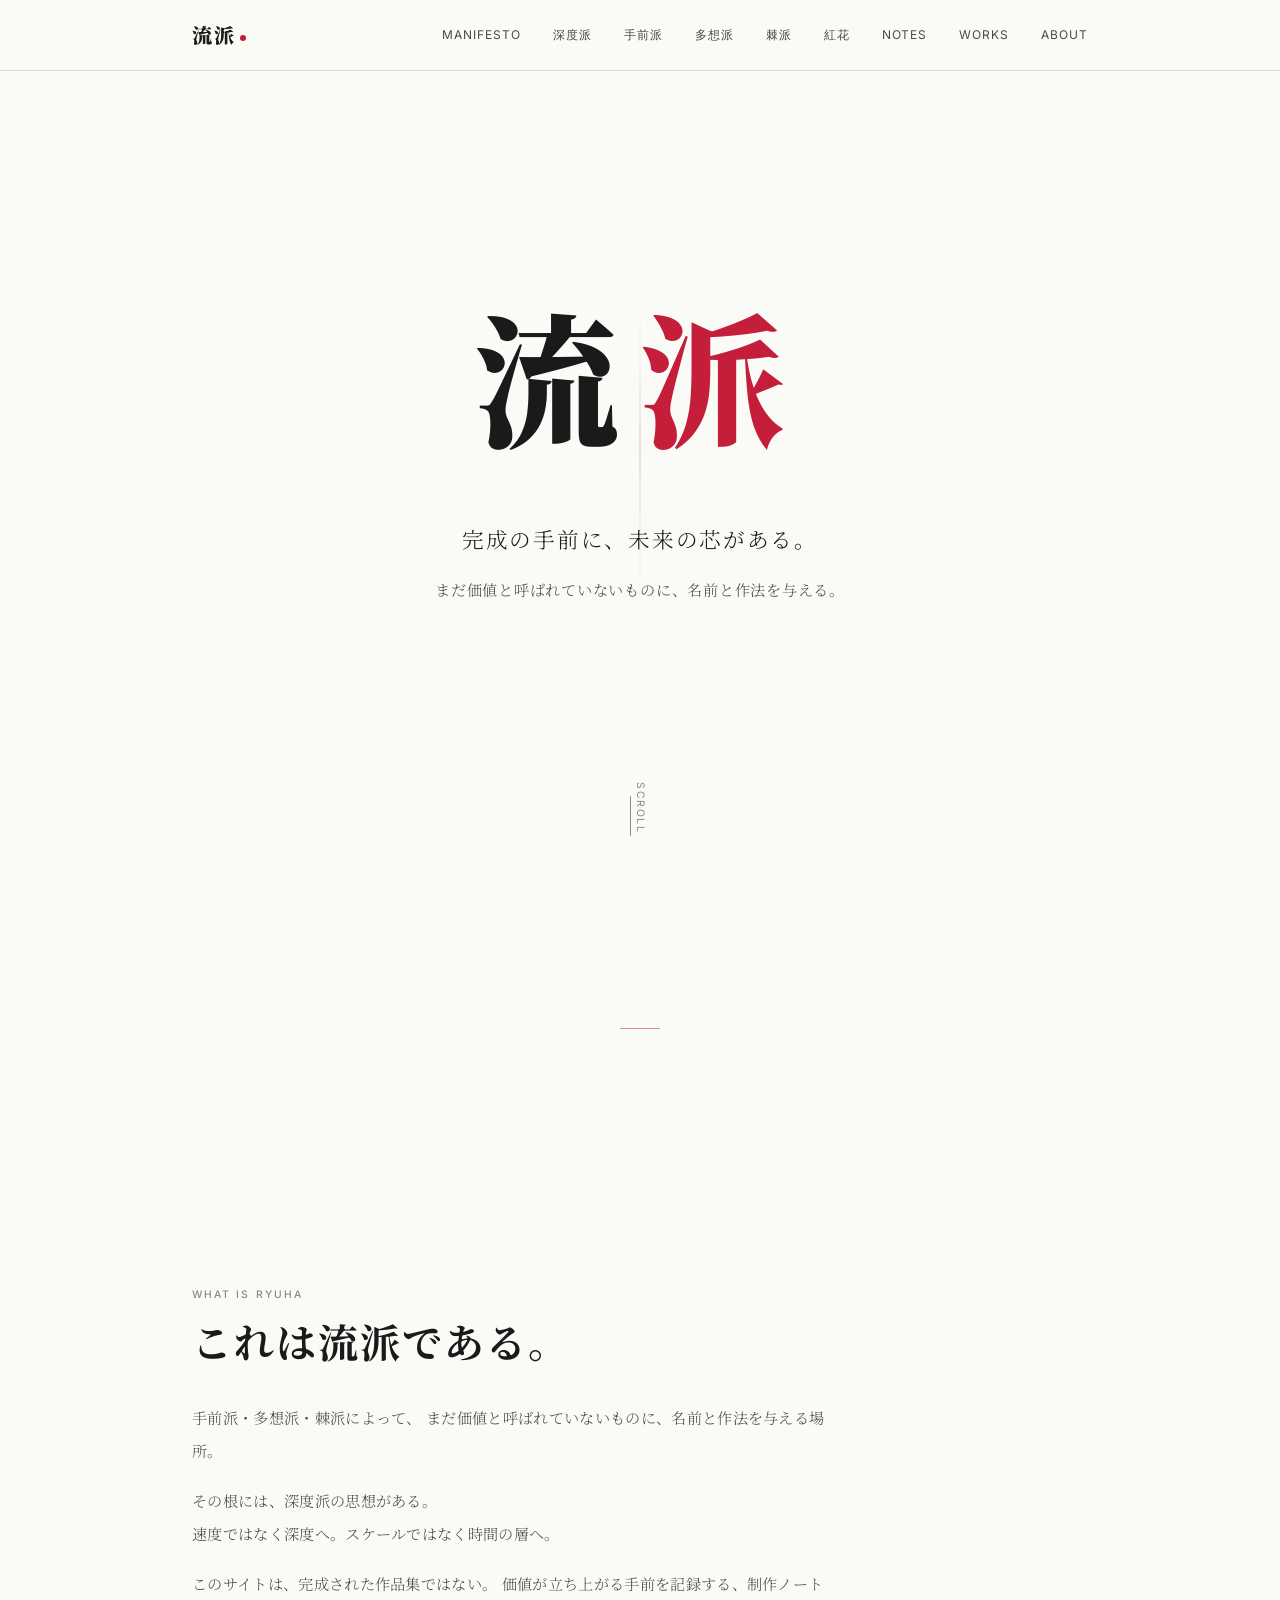
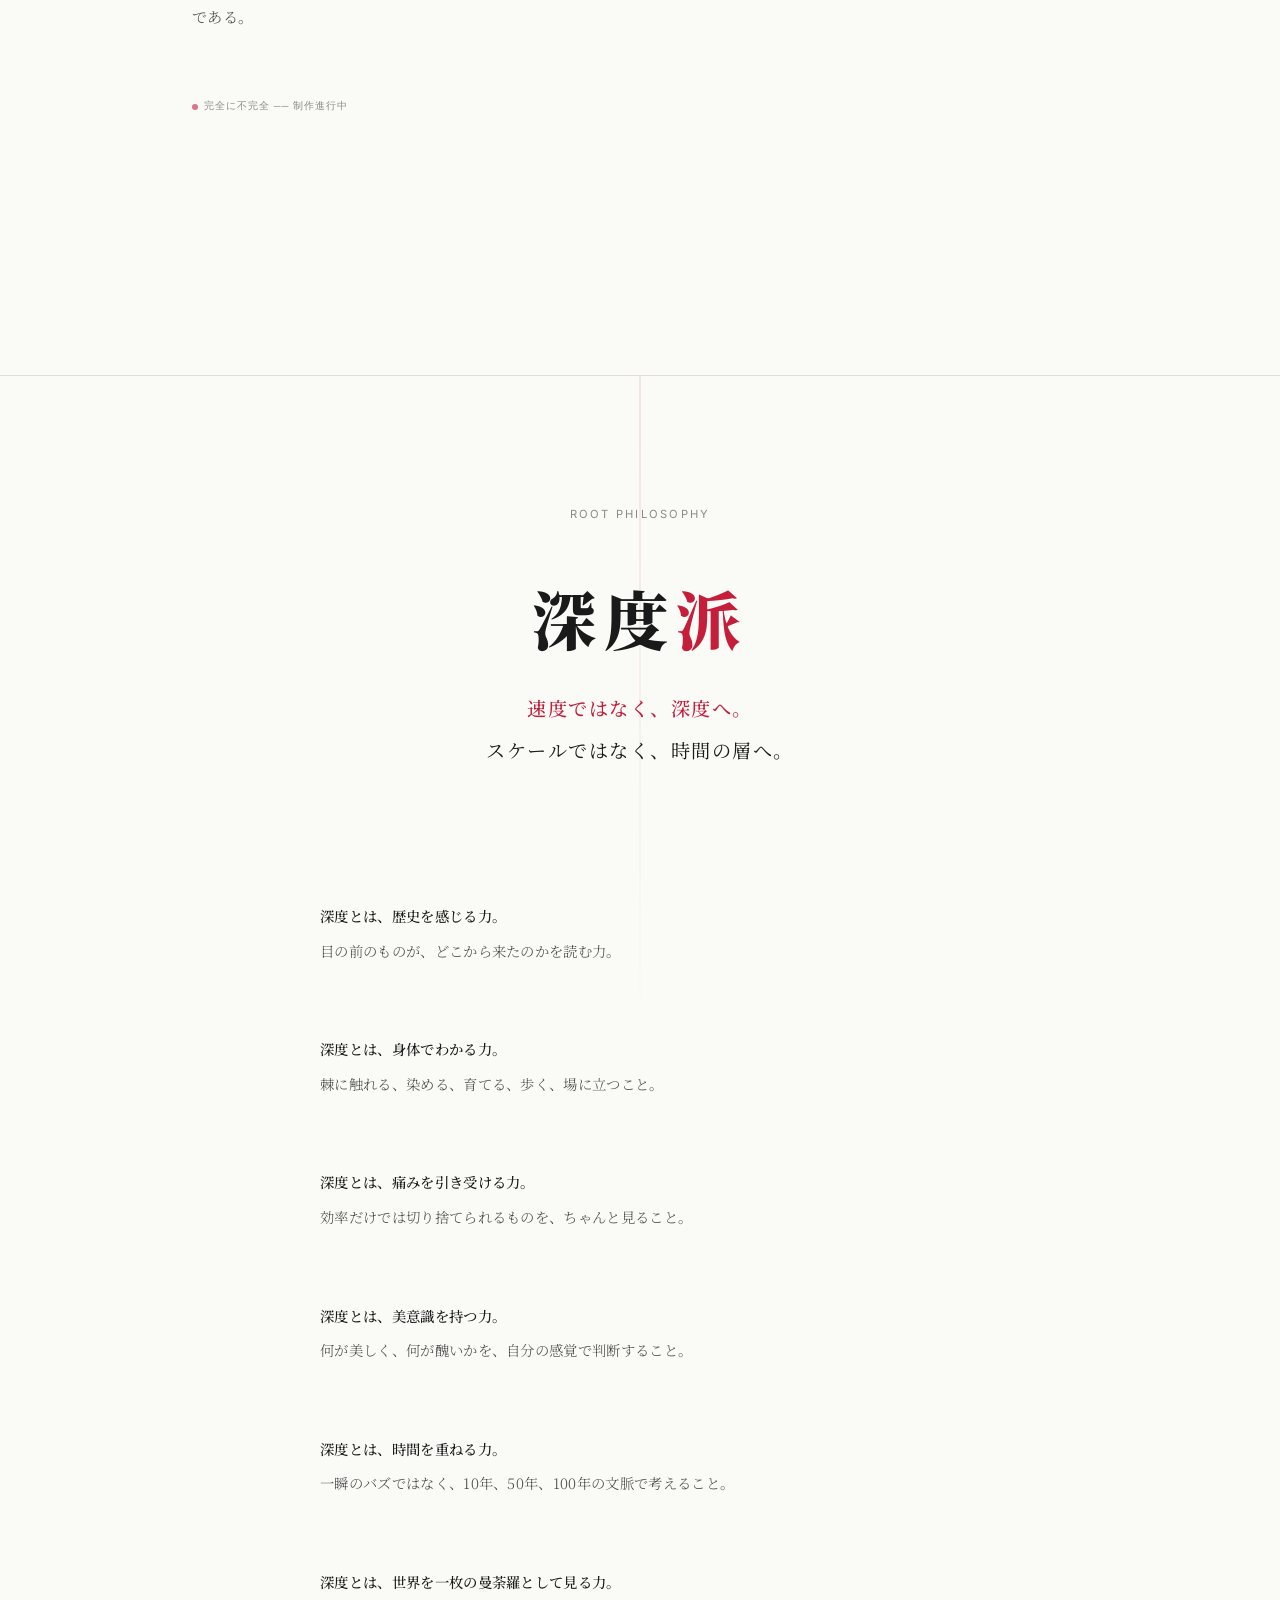
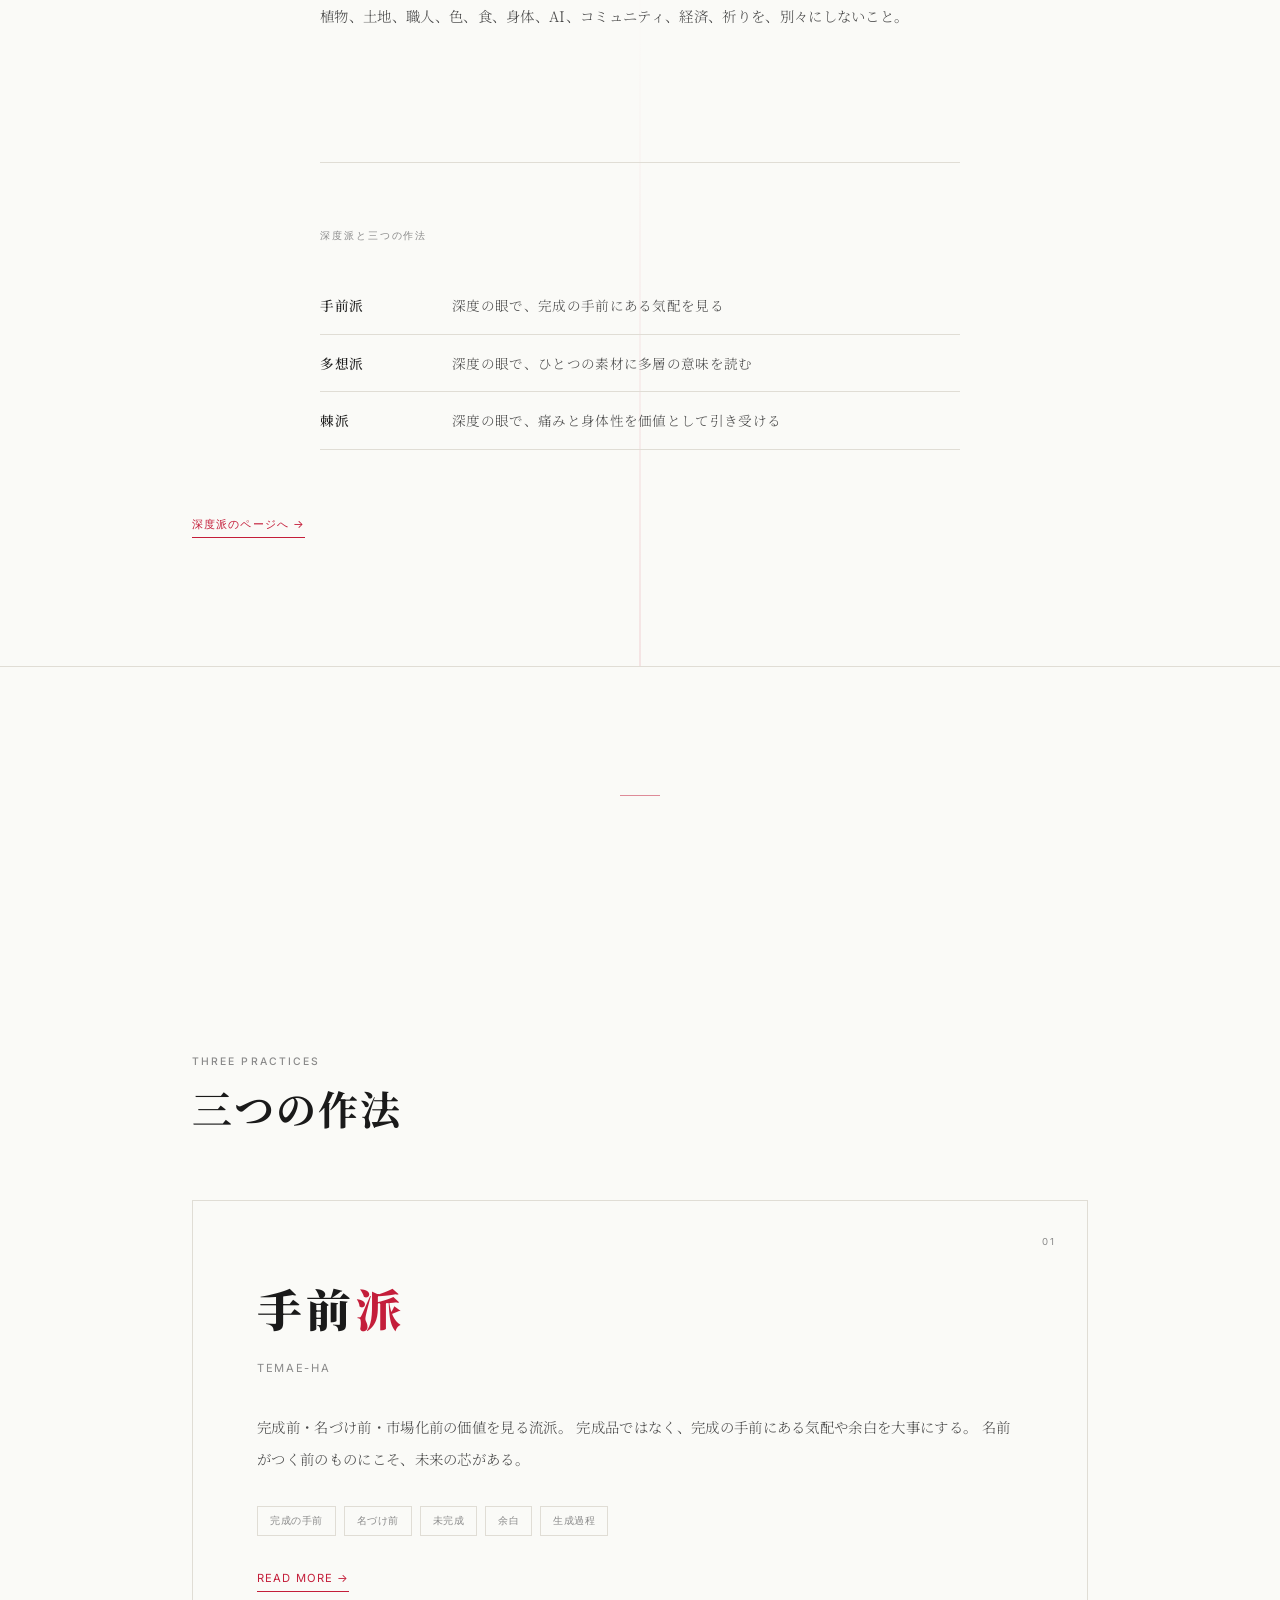
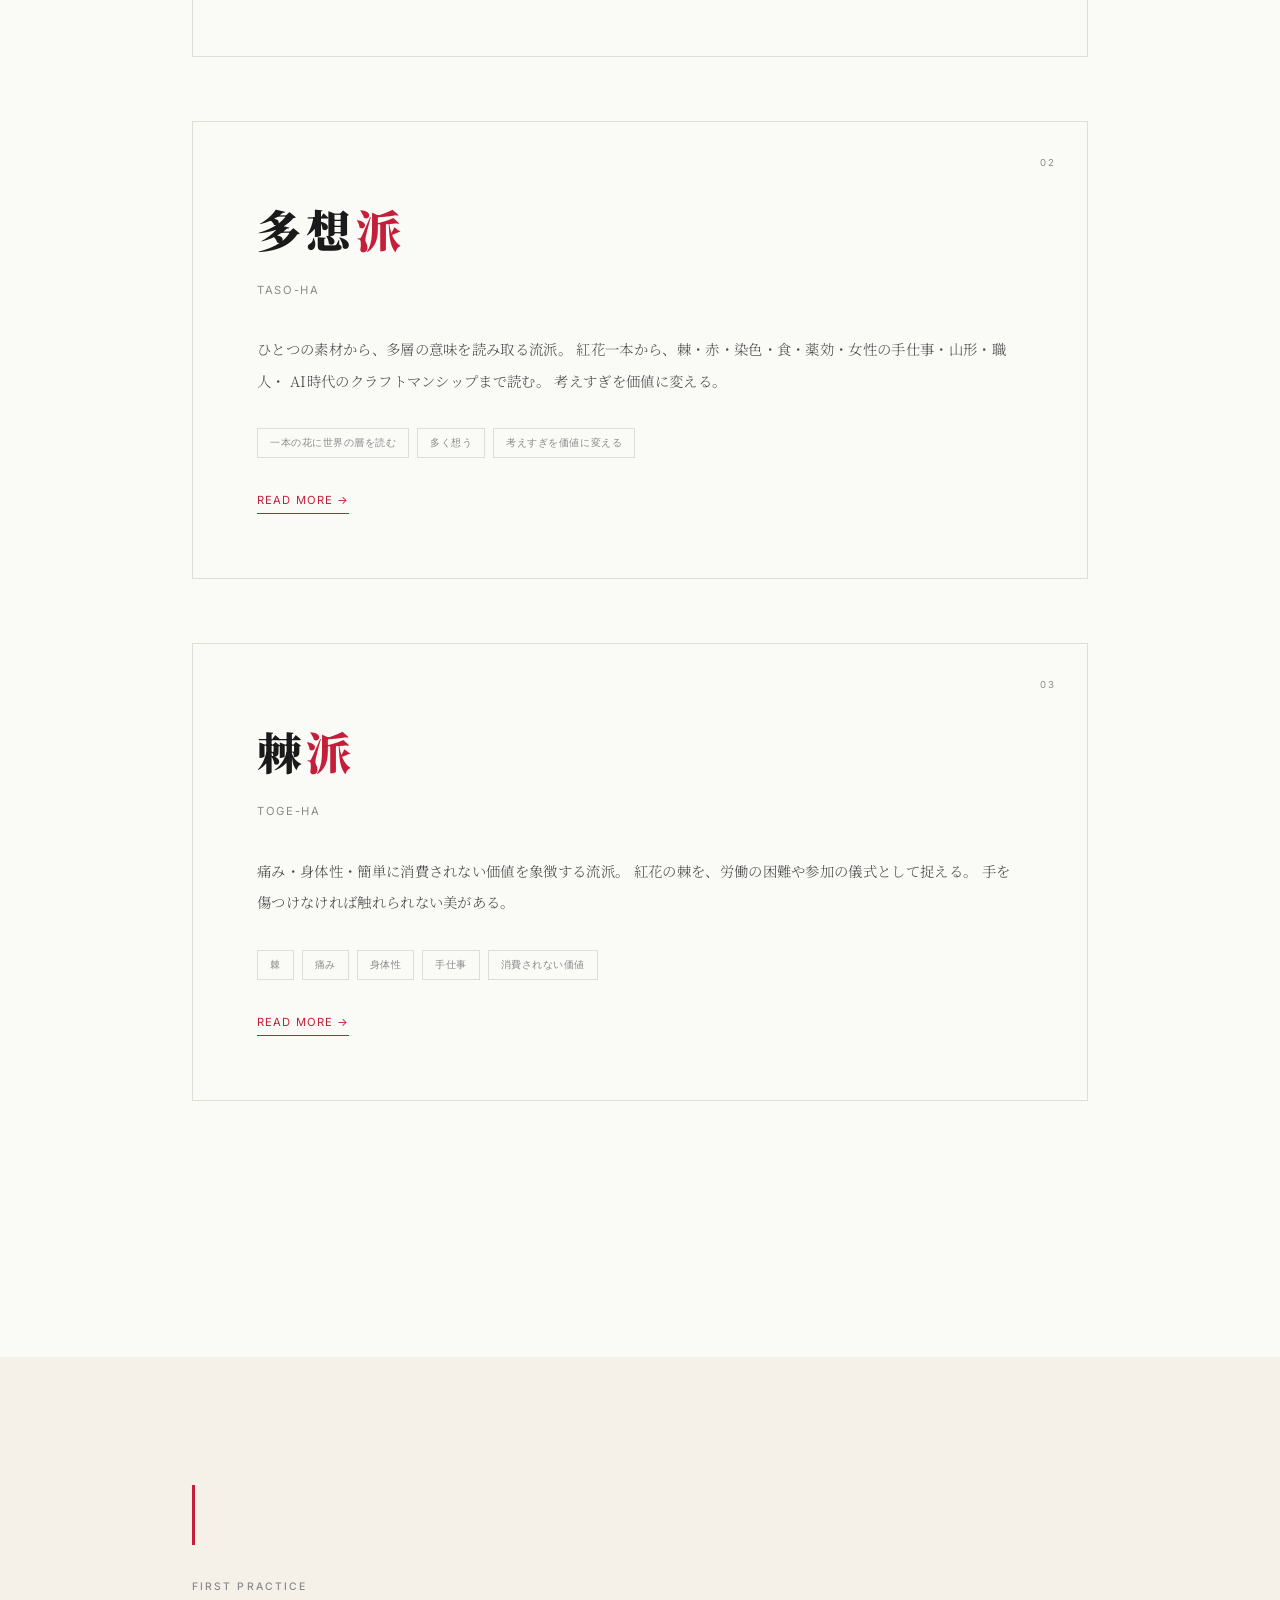
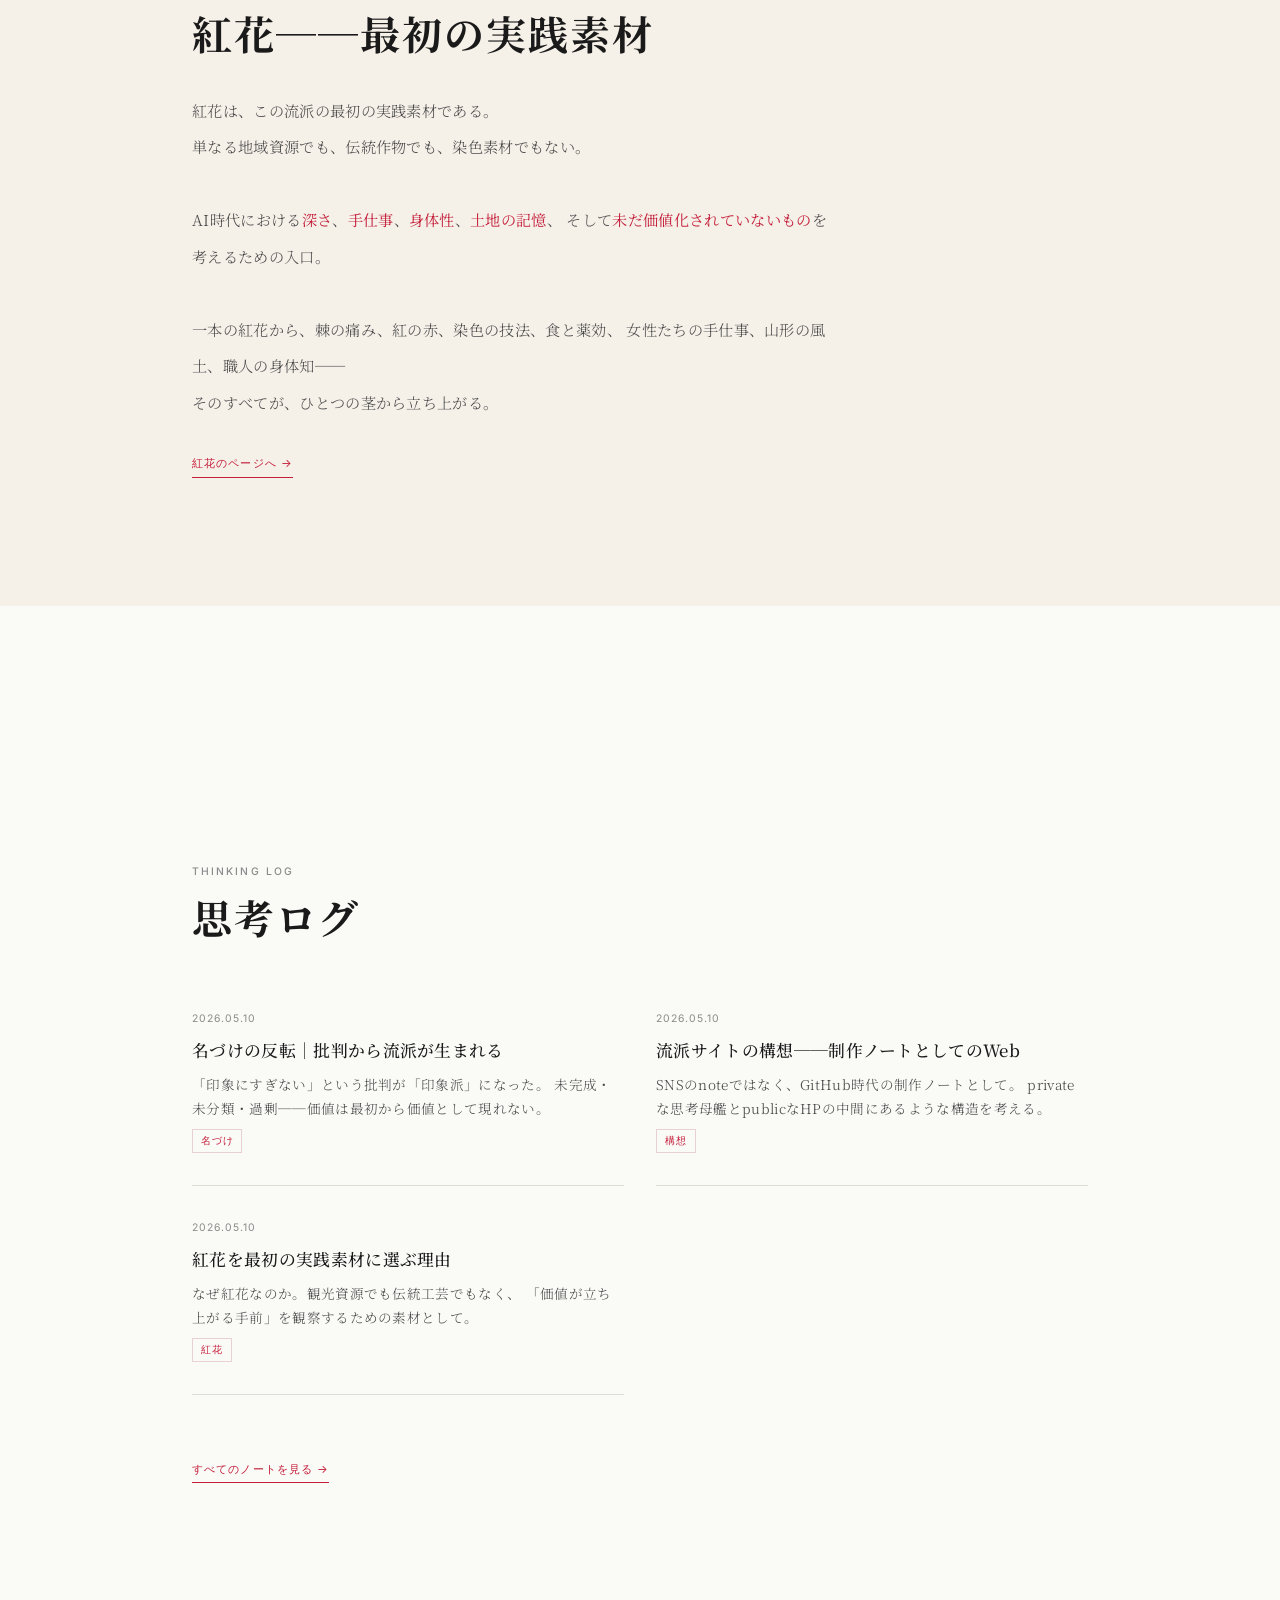
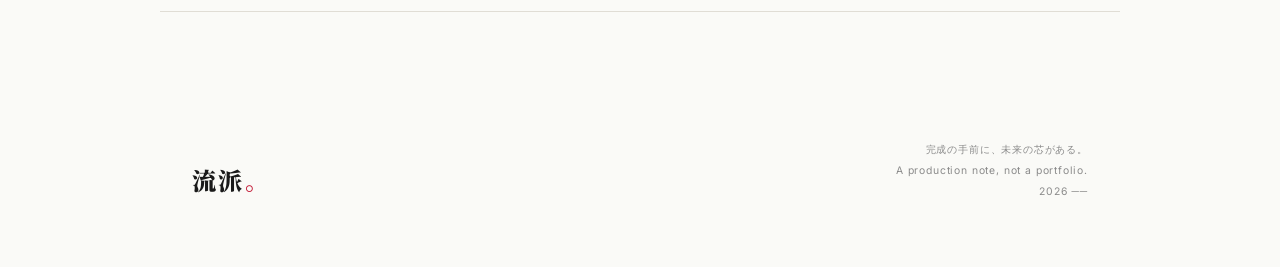
==== commit 819287d4: "深度派を根の思想に、三派を作法に階層化。名づけの反転ノート追加 - イントロ・About: 「三つの作法で価値に名前を与える場所」に書き換え - 深度派・三流派セクション: 「三つの流派」→「三つの作" ====
--- a/index.html
+++ b/index.html
@@ -59,13 +59,12 @@
     <h2 class="section-title">これは流派である。</h2>
     <div class="section-body">
       <p>
-        スケール・速度・効率が支配するAI時代に、
-        あえて深さ・手仕事・身体性・土地の記憶に立ち返る。
+        手前派・多想派・棘派によって、
+        まだ価値と呼ばれていないものに、名前と作法を与える場所。
       </p>
       <p style="margin-top: var(--space-sm);">
-        完成品ではなく、完成の手前にある気配を。
-        ひとつの素材から、多層の意味を。
-        痛みを伴う身体的な参加を。
+        その根には、深度派の思想がある。<br>
+        速度ではなく深度へ。スケールではなく時間の層へ。
       </p>
       <p style="margin-top: var(--space-sm);">
         このサイトは、完成された作品集ではない。
@@ -112,7 +111,7 @@
       </div>
 
       <div class="shindo-relation">
-        <p class="shindo-relation-label">深度派と三つの流派</p>
+        <p class="shindo-relation-label">深度派と三つの作法</p>
         <div class="shindo-relation-item">
           <span>手前派</span>
           <span>深度の眼で、完成の手前にある気配を見る</span>
@@ -135,8 +134,8 @@
   <div class="section-divider"></div>
 
   <section class="section">
-    <p class="section-label">Three Schools</p>
-    <h2 class="section-title">三つの流派</h2>
+    <p class="section-label">Three Practices</p>
+    <h2 class="section-title">三つの作法</h2>
 
     <div class="ryuha-grid">
 
@@ -222,21 +221,21 @@
     <div class="notes-grid">
       <article class="note-card">
         <p class="note-card-date">2026.05.10</p>
+        <h3 class="note-card-title">名づけの反転｜批判から流派が生まれる</h3>
+        <p class="note-card-excerpt">
+          「印象にすぎない」という批判が「印象派」になった。
+          未完成・未分類・過剰──価値は最初から価値として現れない。
+        </p>
+        <span class="note-card-tag">名づけ</span>
+      </article>
+      <article class="note-card">
+        <p class="note-card-date">2026.05.10</p>
         <h3 class="note-card-title">流派サイトの構想──制作ノートとしてのWeb</h3>
         <p class="note-card-excerpt">
           SNSのnoteではなく、GitHub時代の制作ノートとして。
           privateな思考母艦とpublicなHPの中間にあるような構造を考える。
         </p>
         <span class="note-card-tag">構想</span>
-      </article>
-      <article class="note-card">
-        <p class="note-card-date">2026.05.10</p>
-        <h3 class="note-card-title">手前派・多想派・棘派という三つの名前</h3>
-        <p class="note-card-excerpt">
-          AI時代に「深さ」を価値にするための流派。
-          完成の手前、多層の読み、棘の痛み──三つの視座から。
-        </p>
-        <span class="note-card-tag">流派</span>
       </article>
       <article class="note-card">
         <p class="note-card-date">2026.05.10</p>
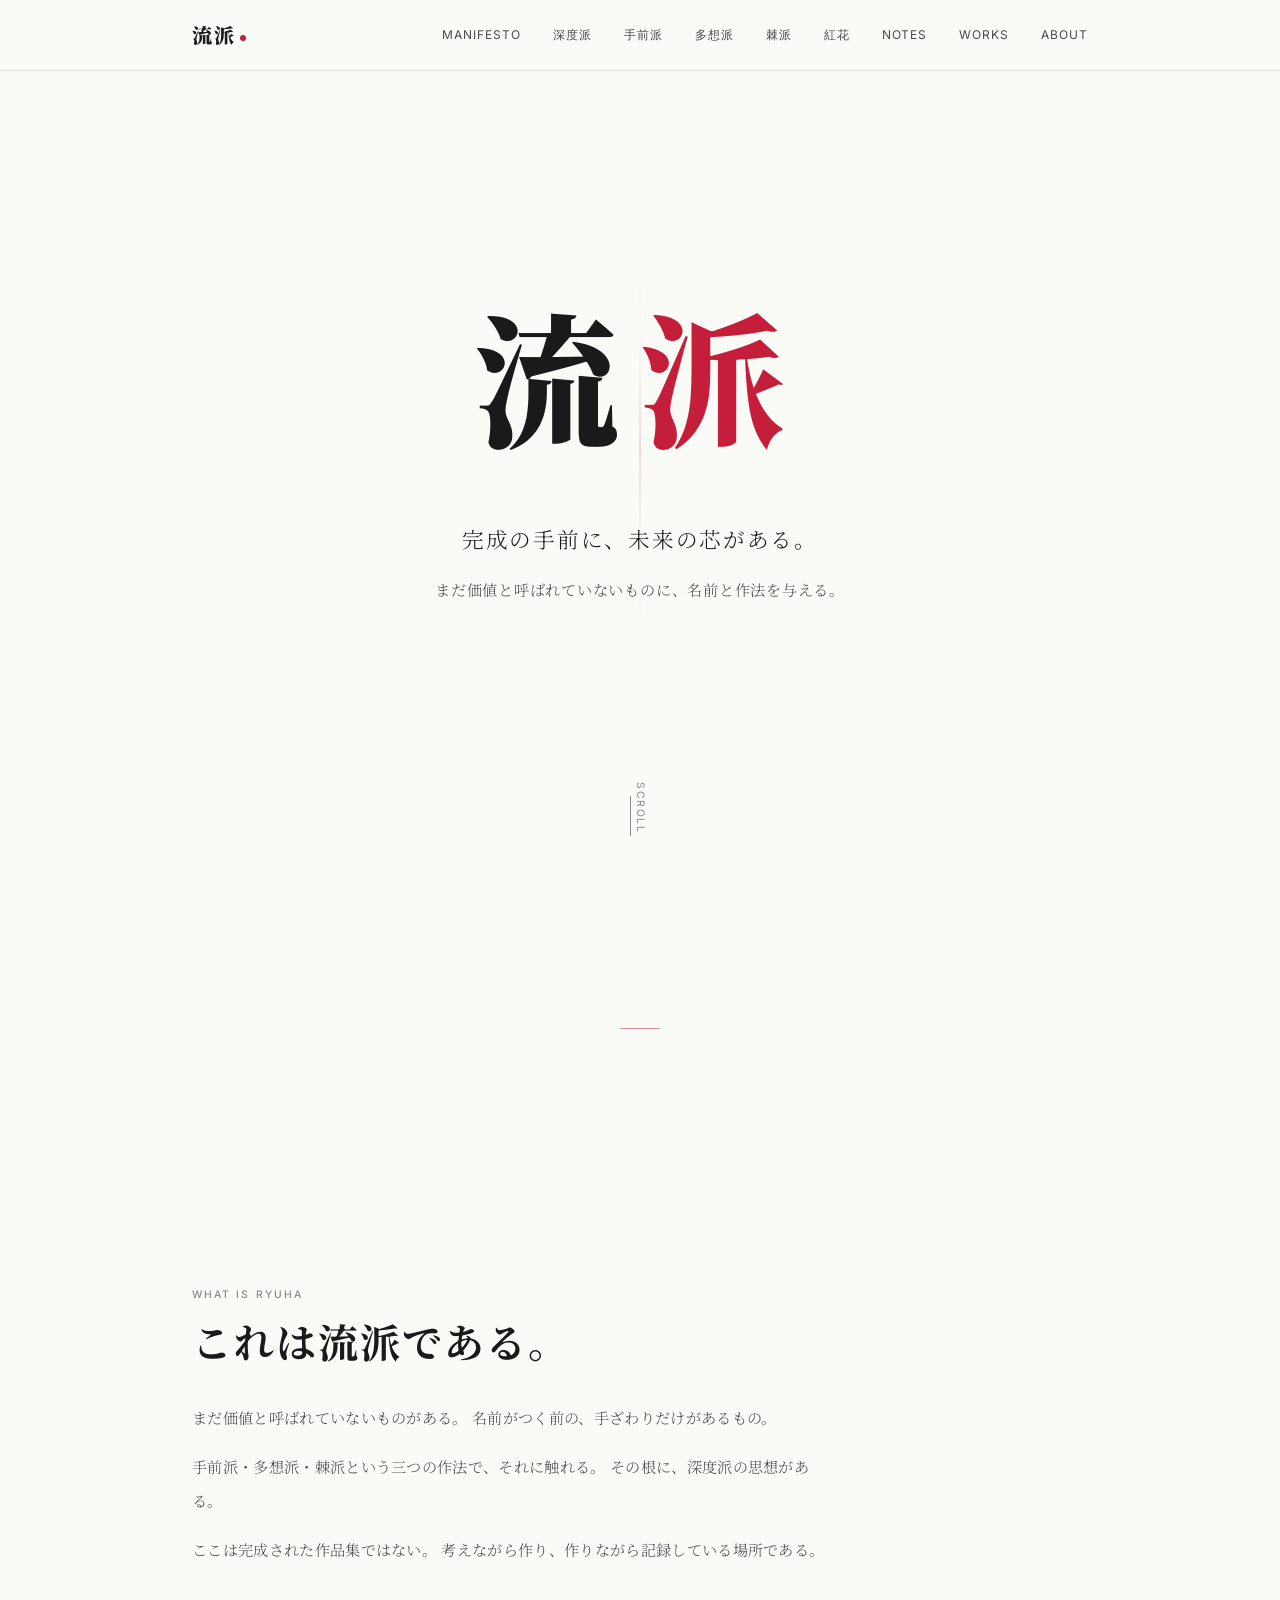
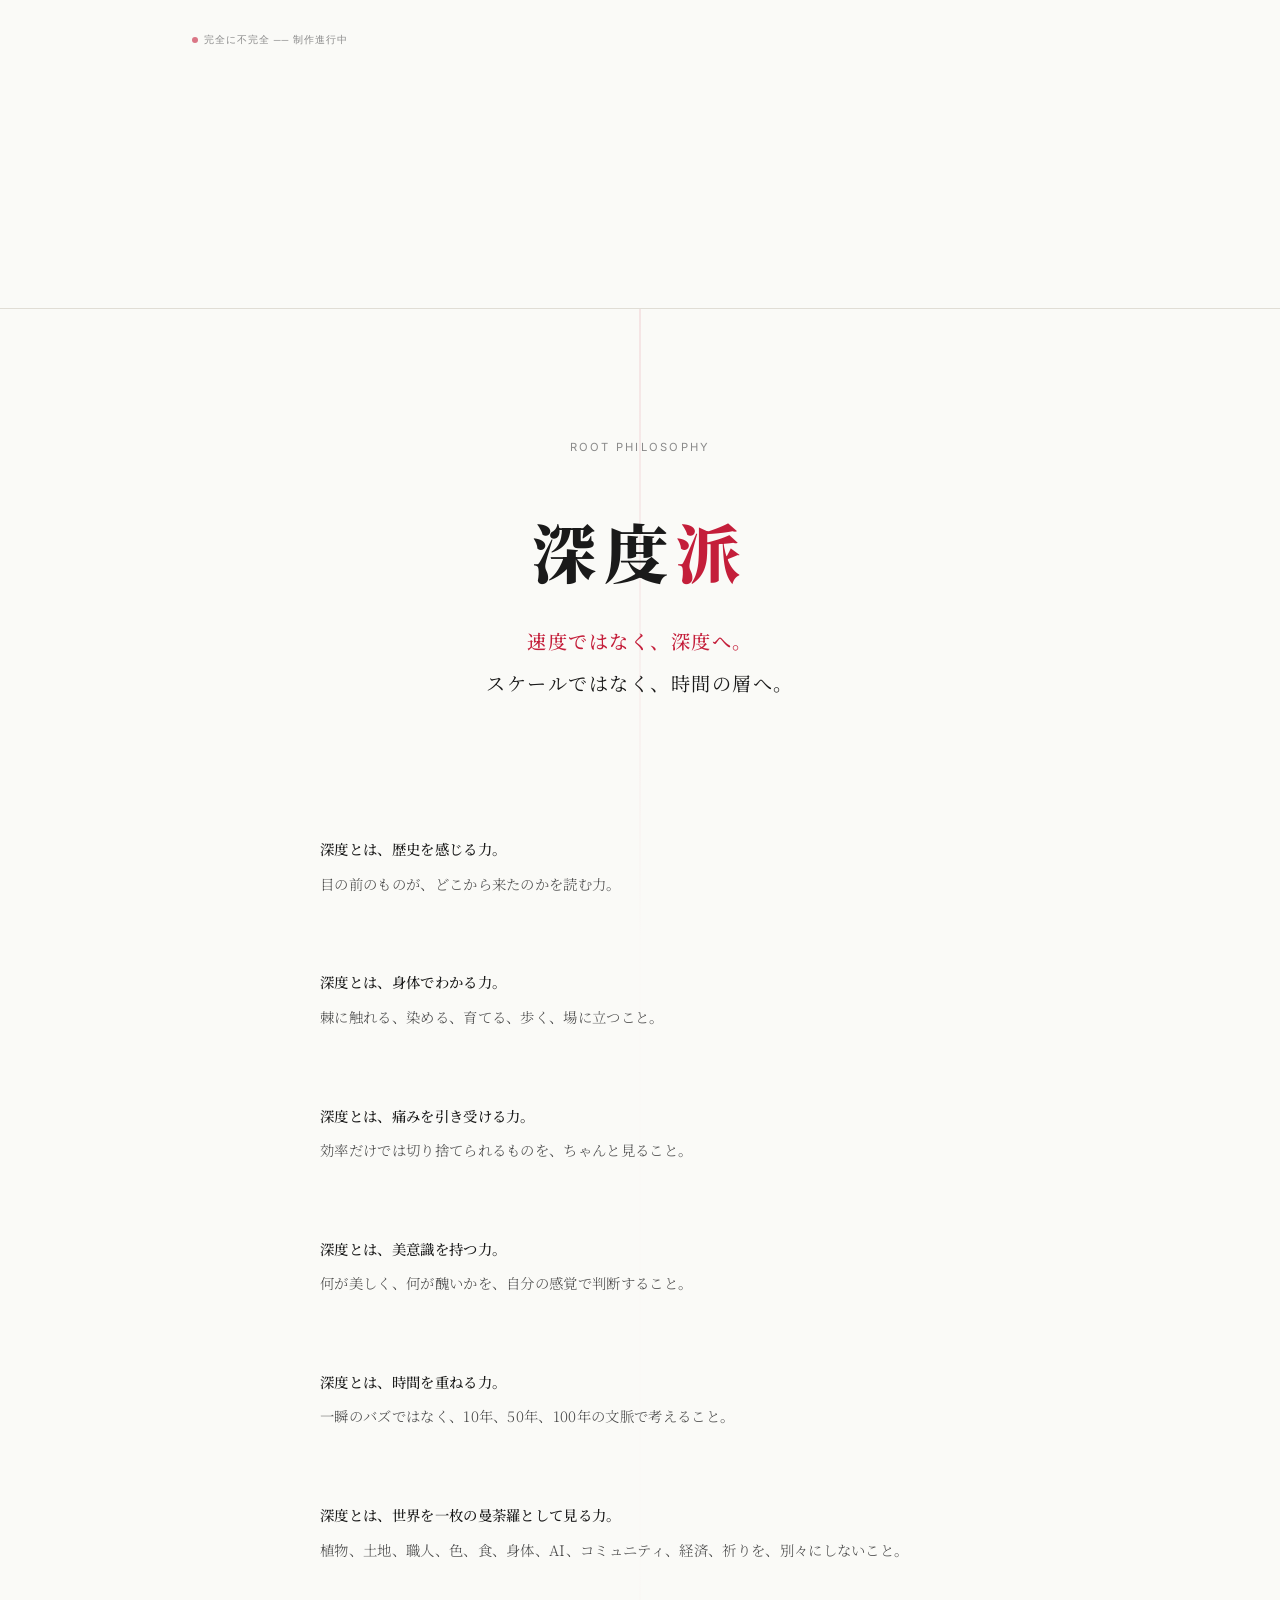
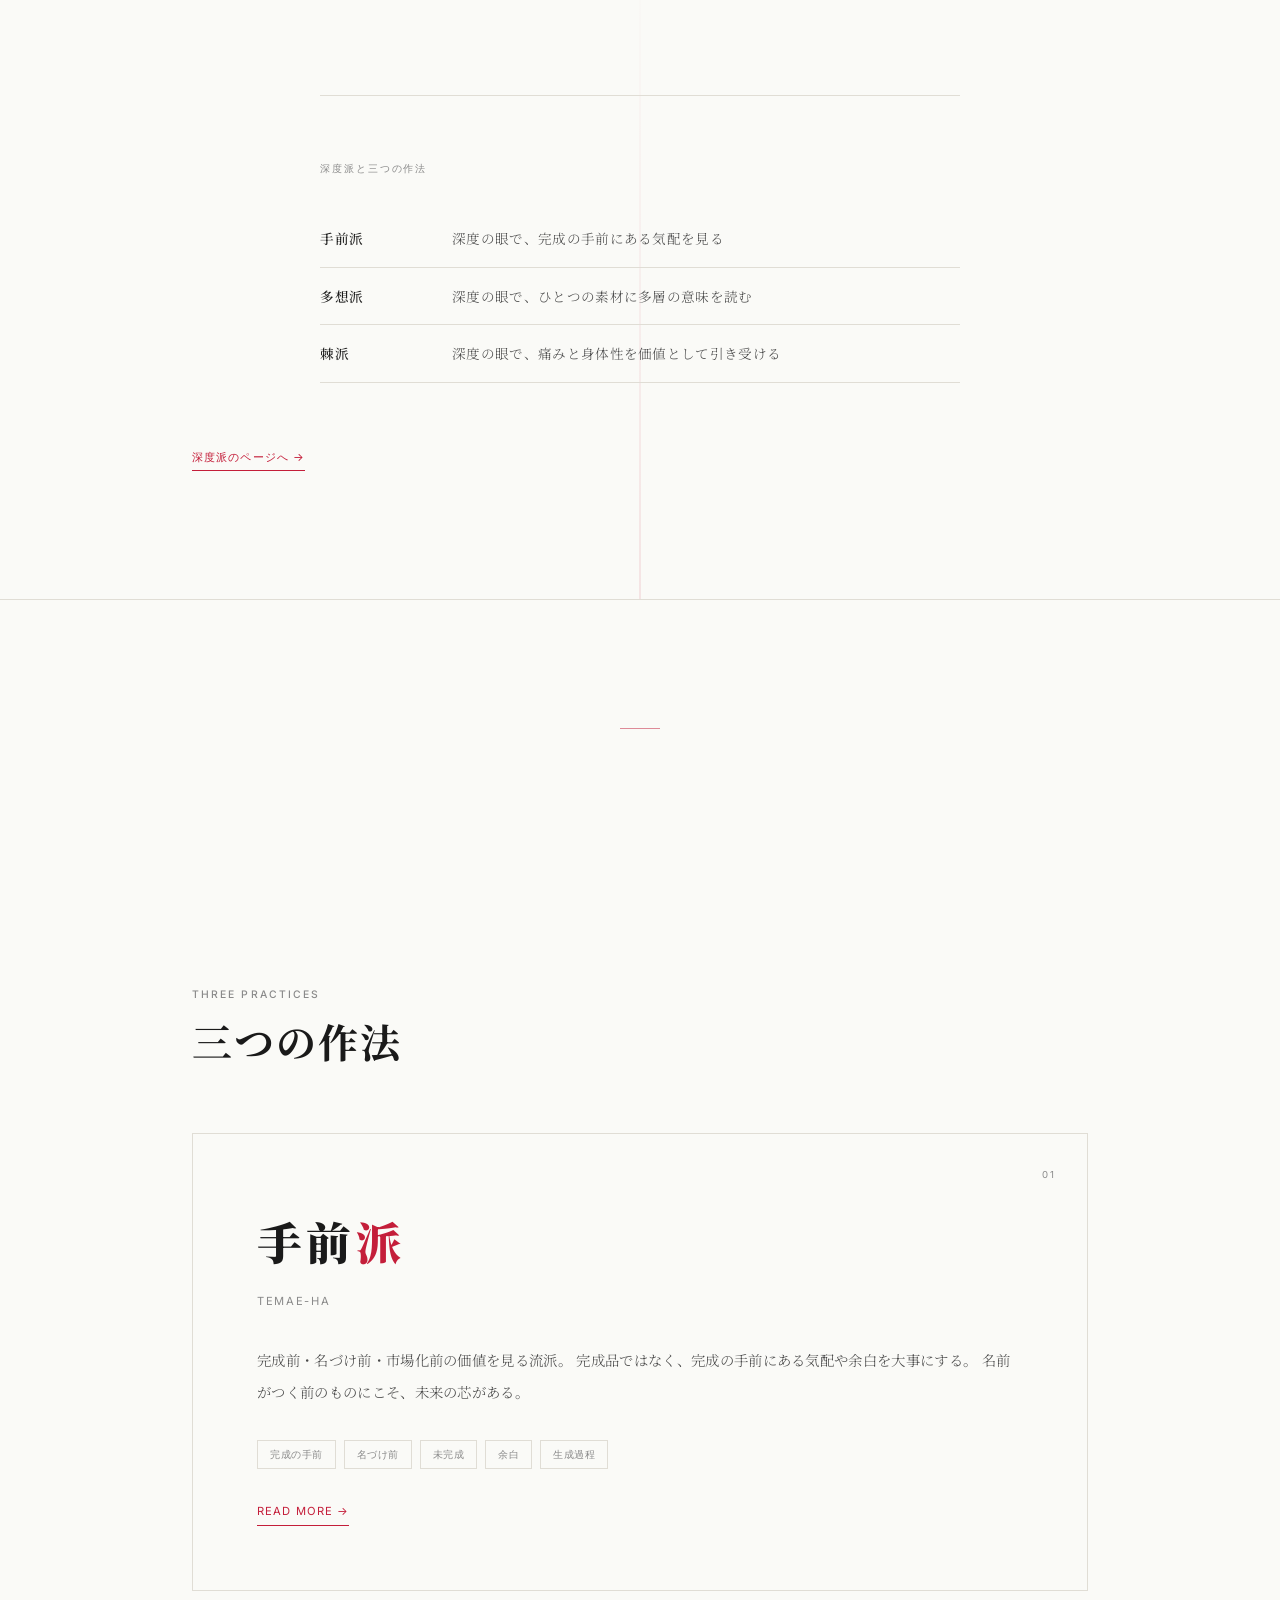
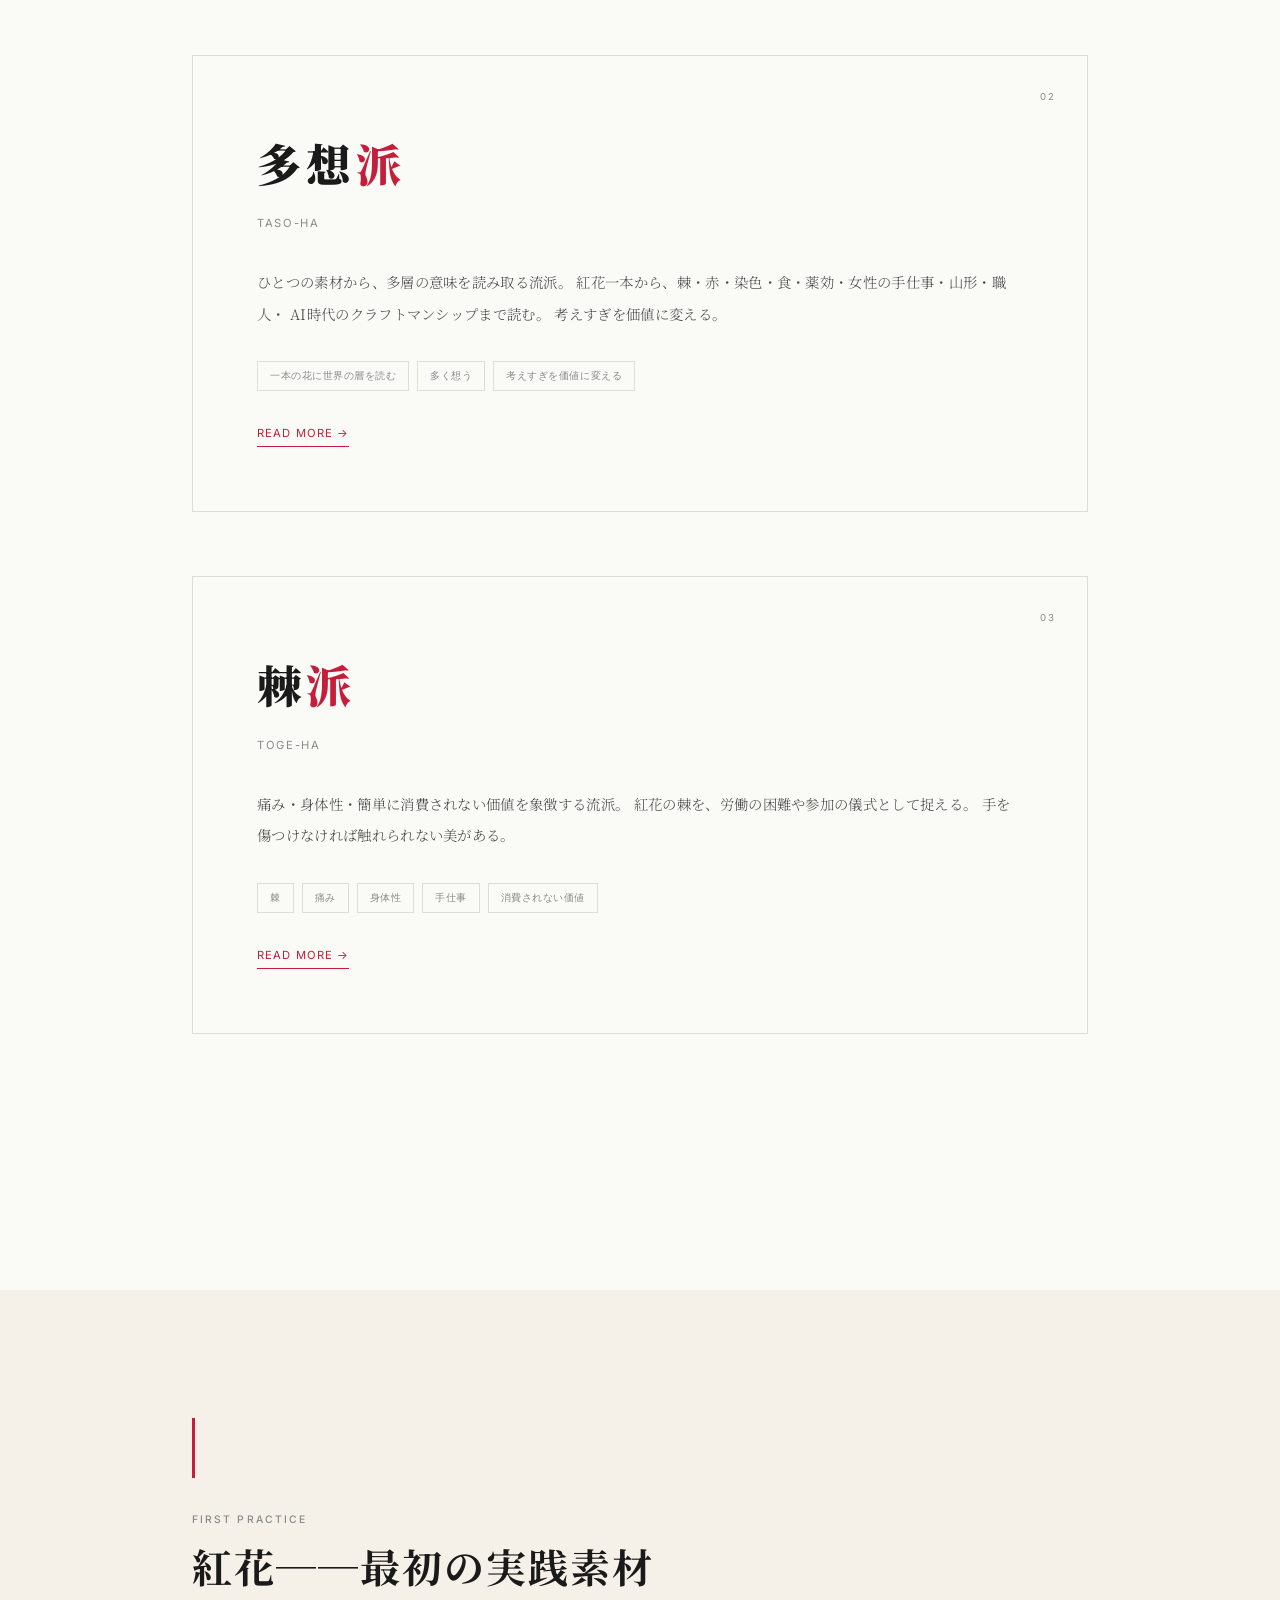
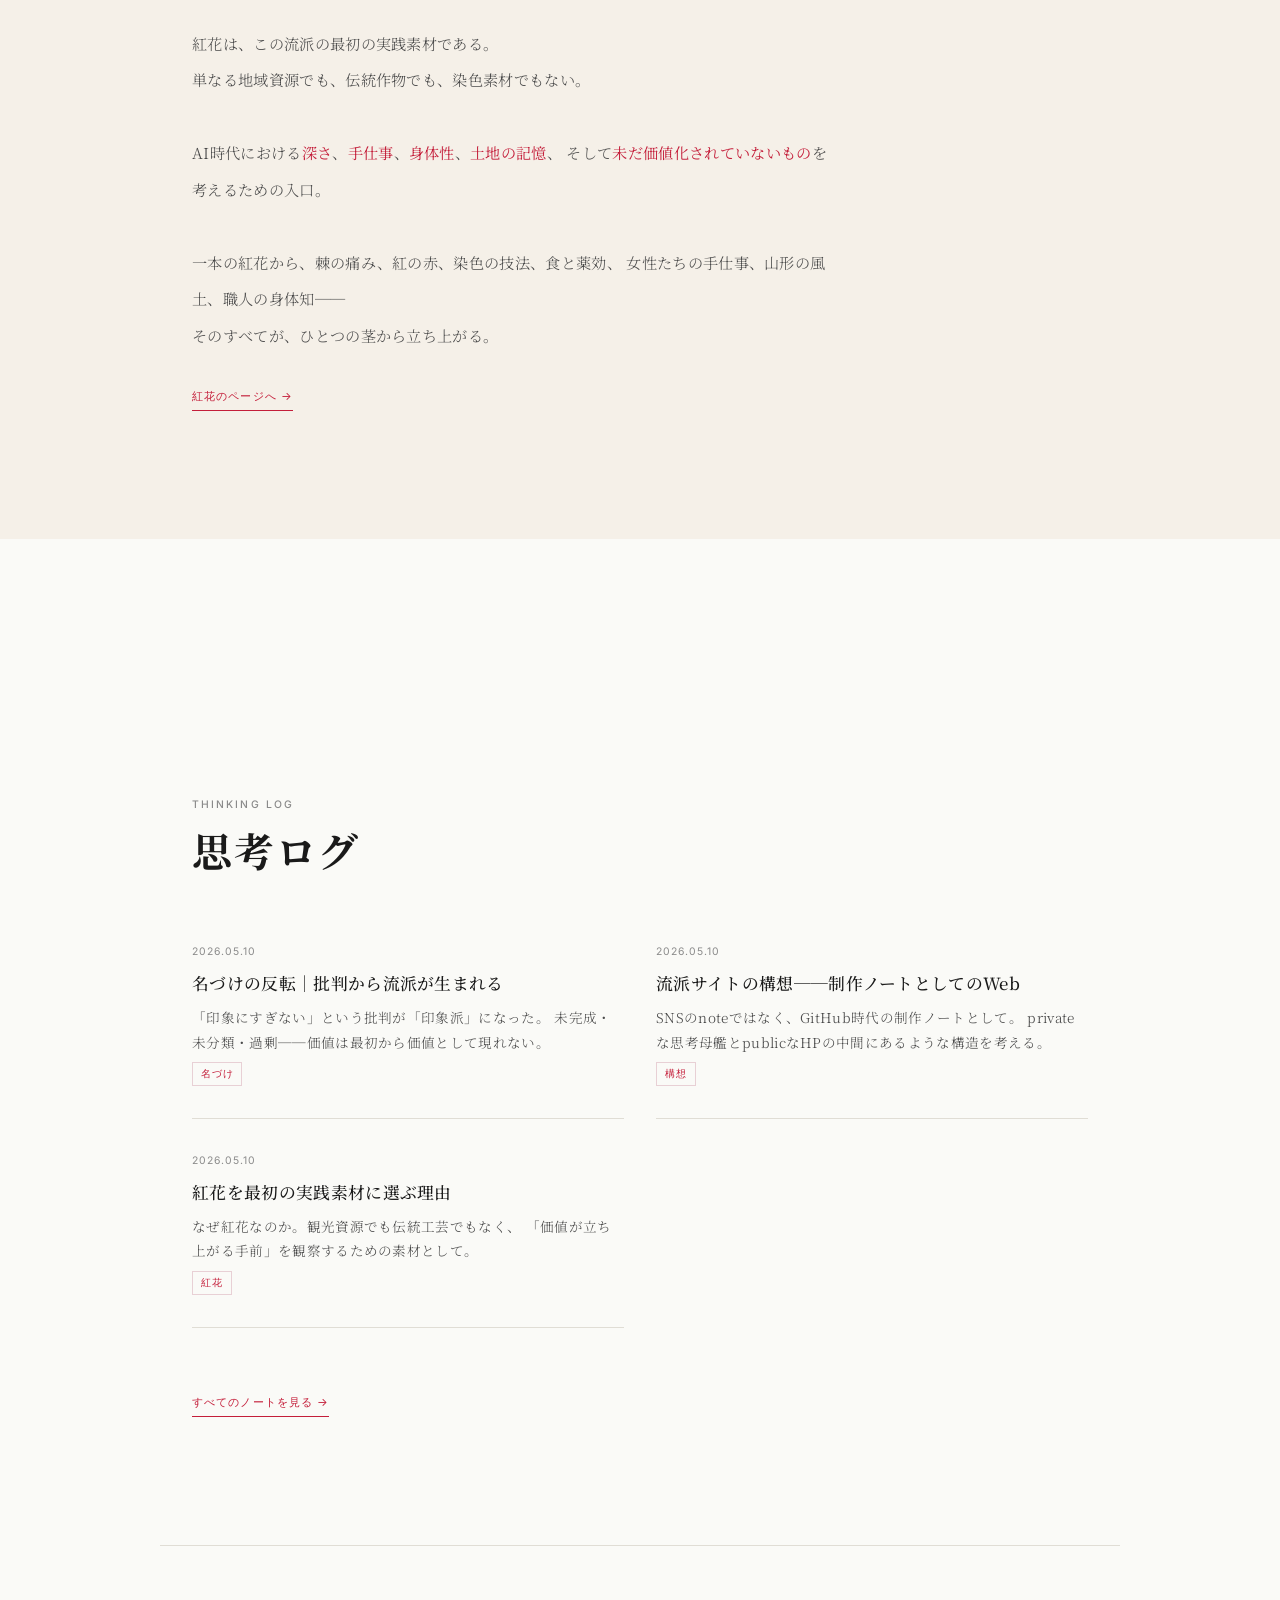
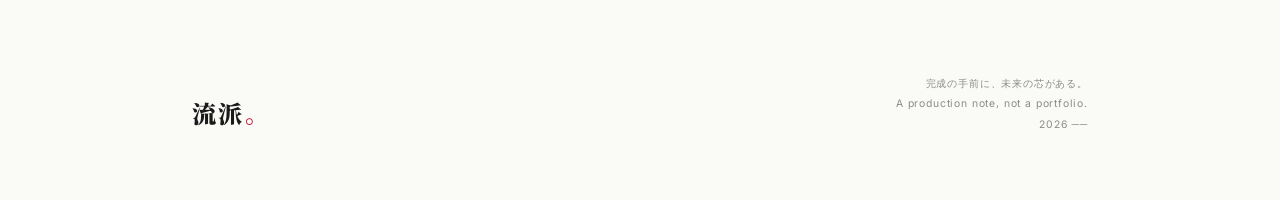
==== commit 61e3cdbb: "トップのイントロを身体的な言葉に、AboutにAI生成への態度を追記 - トップ: 定義文の連続を避け、「手ざわり」「触れる」「考えながら作り」に - About末尾: AI生成の原生性を制作態度とし" ====
--- a/index.html
+++ b/index.html
@@ -59,16 +59,16 @@
     <h2 class="section-title">これは流派である。</h2>
     <div class="section-body">
       <p>
-        手前派・多想派・棘派によって、
-        まだ価値と呼ばれていないものに、名前と作法を与える場所。
+        まだ価値と呼ばれていないものがある。
+        名前がつく前の、手ざわりだけがあるもの。
       </p>
       <p style="margin-top: var(--space-sm);">
-        その根には、深度派の思想がある。<br>
-        速度ではなく深度へ。スケールではなく時間の層へ。
+        手前派・多想派・棘派という三つの作法で、それに触れる。
+        その根に、深度派の思想がある。
       </p>
       <p style="margin-top: var(--space-sm);">
-        このサイトは、完成された作品集ではない。
-        価値が立ち上がる手前を記録する、制作ノートである。
+        ここは完成された作品集ではない。
+        考えながら作り、作りながら記録している場所である。
       </p>
     </div>
     <div class="status-marker">完全に不完全 ── 制作進行中</div>
